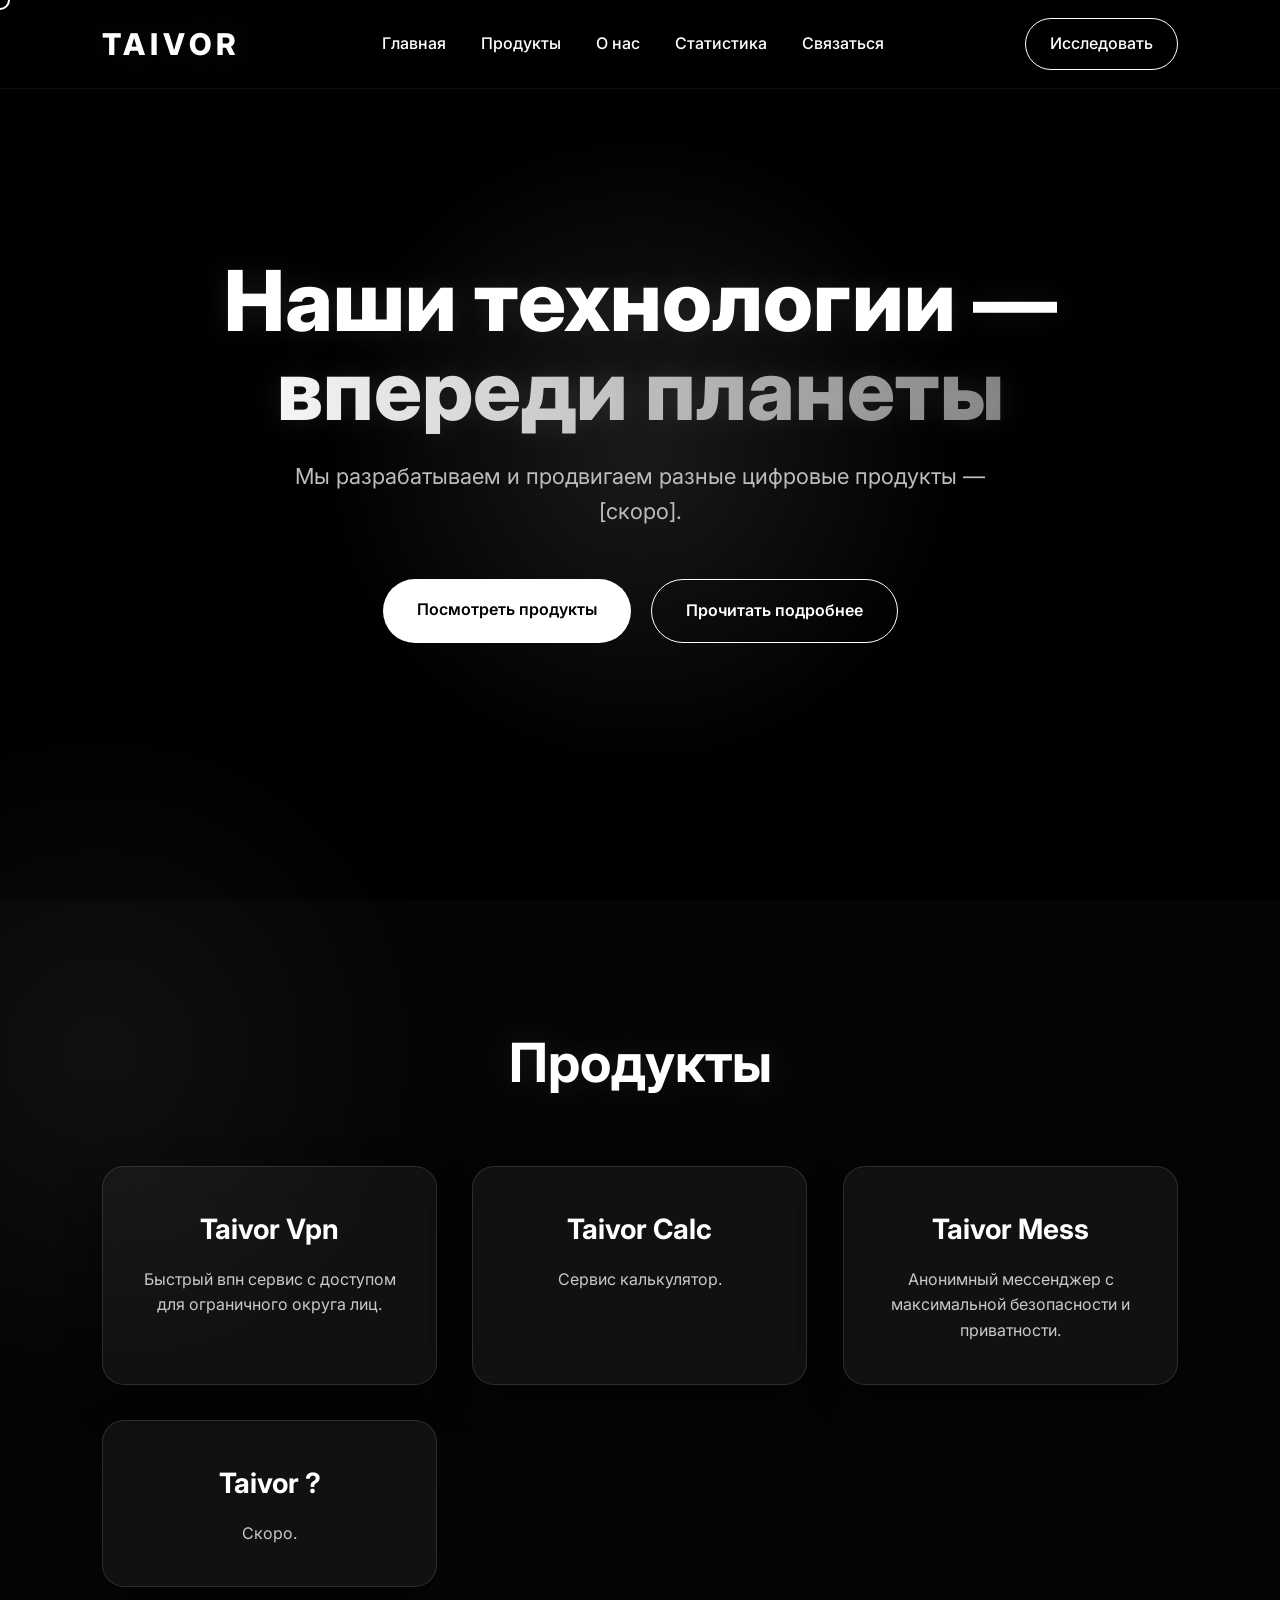
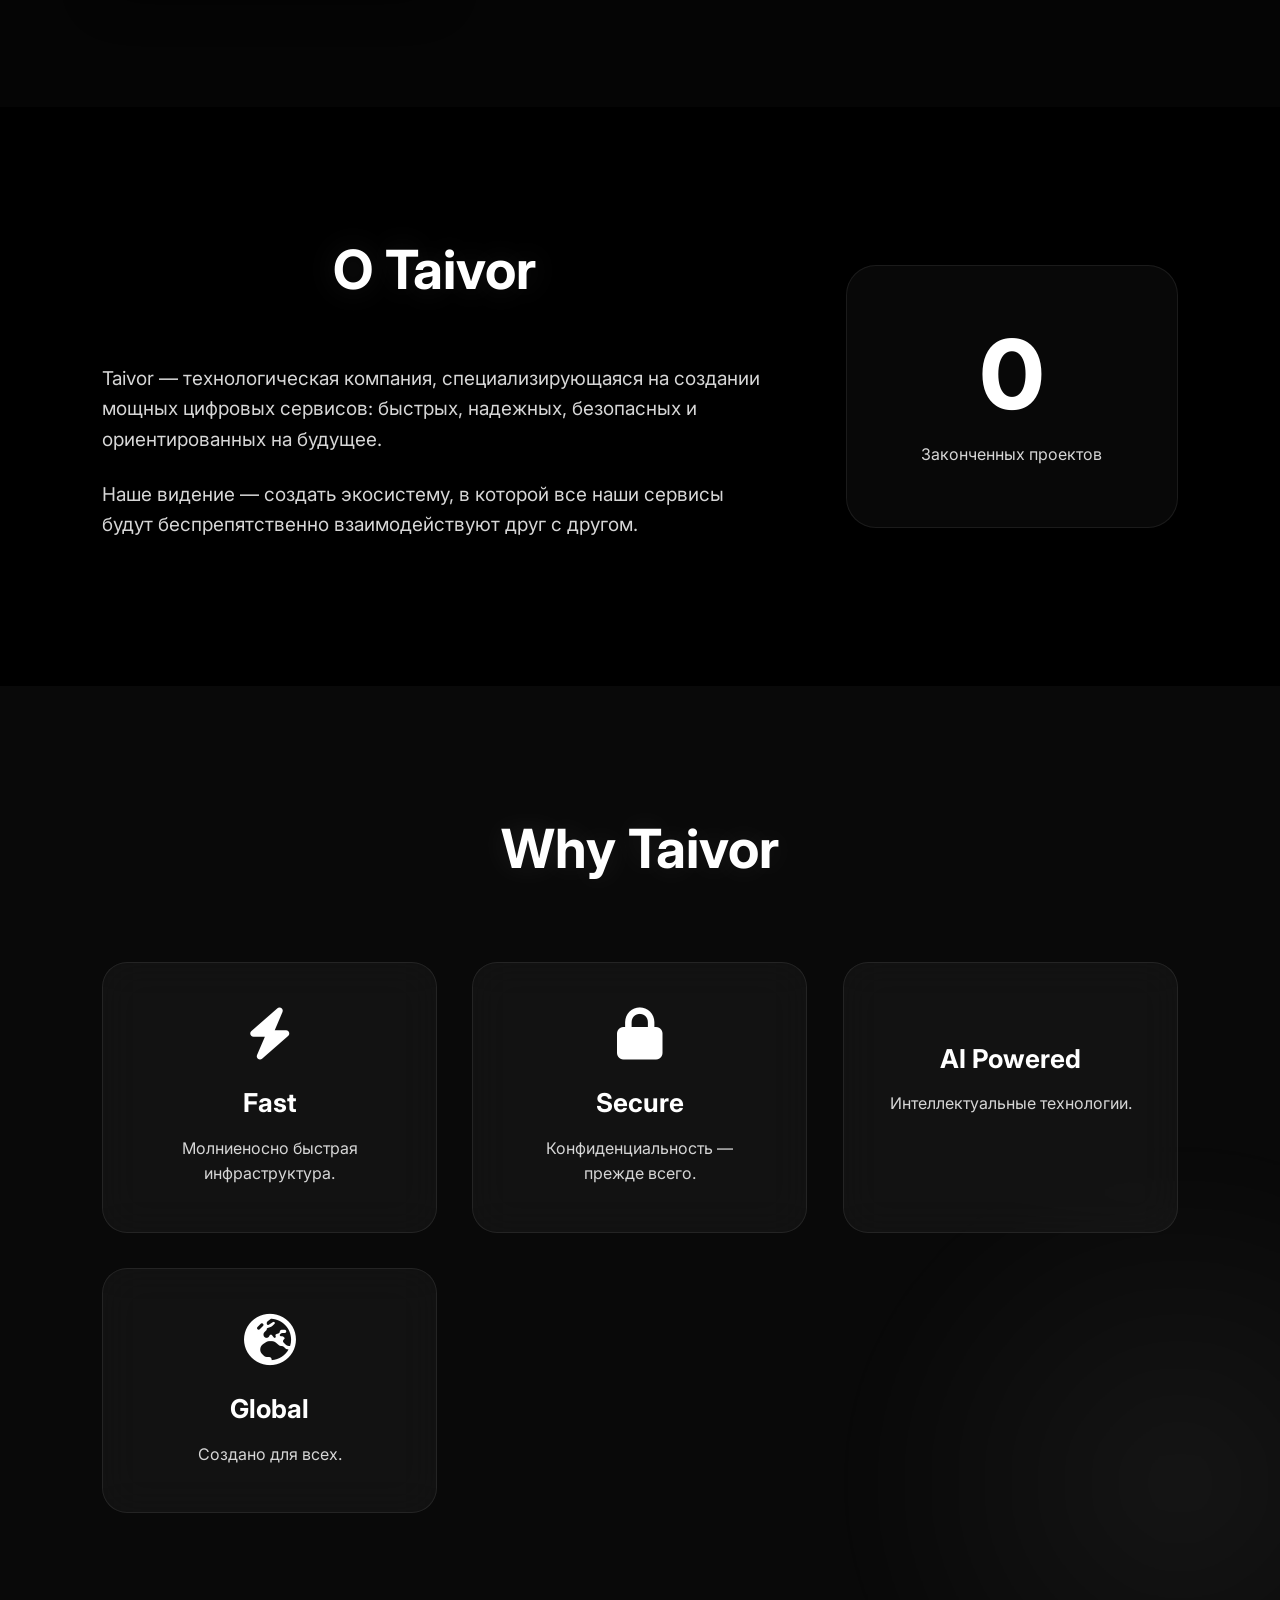
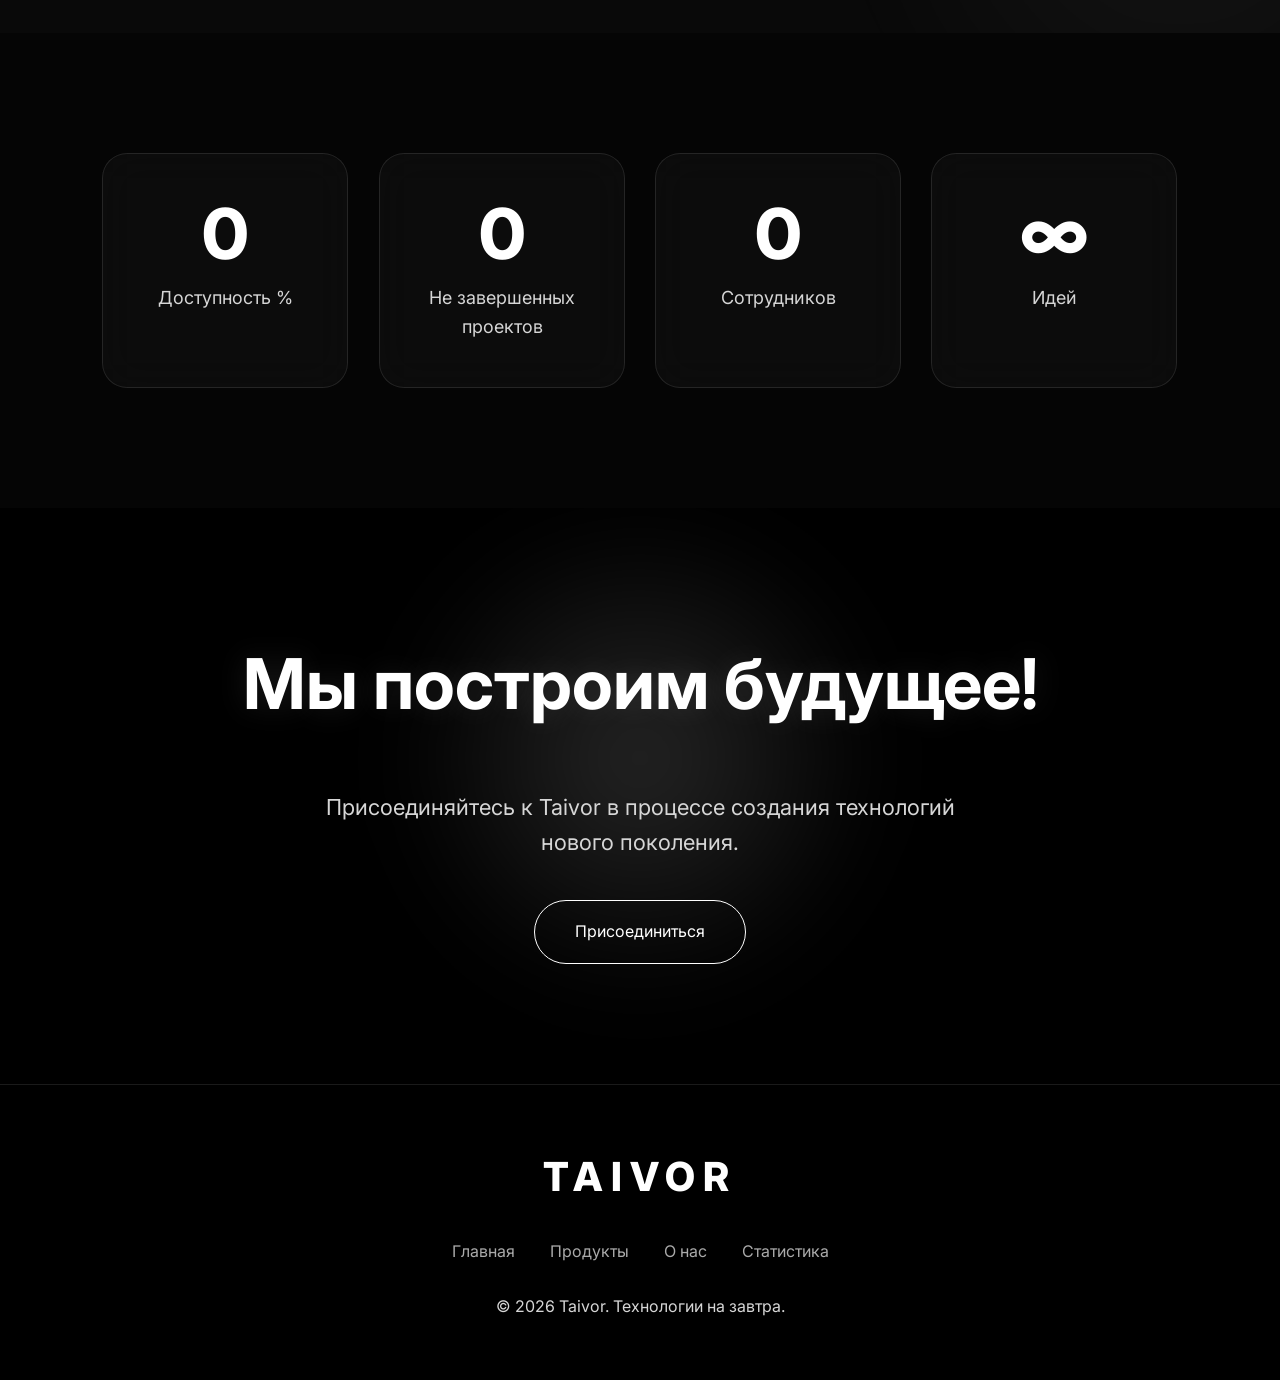
==== index.html @ 6f3d7ec4 "index.html" ====
<!DOCTYPE html>
<html lang="ru">
<head>

<meta charset="UTF-8">
<meta name="viewport" content="width=device-width, initial-scale=1.0">

<title>Taivor — технологии на завтра</title>
<link rel="icon" type="image/jpeg" href="/favicon.jpg">

<meta name="description" content="Taivor строит проекты на завтра.">

<link rel="preconnect" href="https://fonts.googleapis.com">
<link rel="preconnect" href="https://fonts.gstatic.com" crossorigin>

<link href="https://fonts.googleapis.com/css2?family=Inter:wght@300;400;500;600;700;800&display=swap" rel="stylesheet">

<link rel="stylesheet"
href="https://cdnjs.cloudflare.com/ajax/libs/font-awesome/6.7.1/css/all.min.css">

<link rel="stylesheet" href="style.css">

</head>

<body>

<div id="loader">

<div class="loader-logo">

<span>T</span>

</div>

</div>

<div class="cursor"></div>

<header>

<nav>

<div class="logo">

TAIVOR

</div>

<ul>

<li><a href="#hero">Главная</a></li>
<li><a href="#products">Продукты</a></li>
<li><a href="#about">О нас</a></li>
<li><a href="#stats">Статистика</a></li>
<li><a href="#contact">Связаться</a></li>

</ul>

<a class="btn-nav" href="#products">

Исследовать

</a>

</nav>

</header>

<section class="hero" id="hero">

<div class="hero-content">

<h1>

Наши технологии —

<span>впереди планеты</span>

</h1>

<p>

Мы разрабатываем и продвигаем разные цифровые продукты —
[скоро].

</p>

<div class="hero-buttons">

<a href="#products" class="primary">

Посмотреть продукты

</a>

<a href="#about" class="secondary">

Прочитать подробнее

</a>

</div>

</div>

<div class="hero-circle"></div>

</section>

<section class="products" id="products">

<h2>

Продукты

</h2>

<div class="grid">

<div class="card">

<h3>

Taivor Vpn

</h3>

<p>

Быстрый впн сервис с доступом для ограничного округа лиц.

</p>

</div>

<div class="card">

<h3>

Taivor Calc

</h3>

<p>

Сервис калькулятор.

</p>

</div>

<div class="card">

<h3>

Taivor Mess

</h3>

<p>

Анонимный мессенджер с максимальной безопасности и приватности.

</p>

</div>

<div class="card">

<h3>

Taivor ?

</h3>

<p>

Скоро.

</p>

</div>

</div>

</section>

<section class="about" id="about">

<div class="left">

<h2>

О Taivor

</h2>

<p>

Taivor — технологическая компания, специализирующаяся на создании мощных цифровых сервисов: быстрых, надежных, безопасных и ориентированных на будущее.

</p>

<p>

Наше видение — создать экосистему, в которой все наши сервисы будут
беспрепятственно взаимодействуют друг с другом.

</p>

</div>

<div class="right">

<div class="number">

0

</div>

<p>

Законченных проектов

</p>

</div>

</section>

<section class="features">

<h2>

Why Taivor

</h2>

<div class="feature-grid">

<div>

<i class="fa-solid fa-bolt"></i>

<h3>

Fast

</h3>

<p>

Молниеносно быстрая инфраструктура.

</p>

</div>

<div>

<i class="fa-solid fa-lock"></i>

<h3>

Secure

</h3>

<p>

Конфиденциальность — прежде всего.

</p>

</div>

<div>

<i class="fa-solid fa-cpu"></i>

<h3>

AI Powered

</h3>

<p>

Интеллектуальные технологии.

</p>

</div>

<div>

<i class="fa-solid fa-earth-europe"></i>

<h3>

Global

</h3>

<p>

Создано для всех.

</p>

</div>

</div>

</section>

<section class="stats" id="stats">

<div>

<h3 class="counter" data-target="0">

0

</h3>

<p>

Доступность %

</p>

</div>

<div>

<h3 class="counter" data-target="0">

0

</h3>

<p>

Не завершенных проектов

</p>

</div>

<div>

<h3 class="counter" data-target="0">

0

</h3>

<p>

Сотрудников

</p>

</div>

<div>

<h3>

∞

</h3>

<p>

Идей

</p>

</div>

</section>

<section class="contact" id="contact">

<h2>

Мы построим будущее!

</h2>

<p>

Присоединяйтесь к Taivor в процессе создания технологий нового поколения.

</p>

<a href="#hero">

Присоединиться

</a>

</section>

<footer>

<div class="footer-logo">

TAIVOR

</div>

<div class="footer-links">

<a href="#hero">Главная</a>

<a href="#products">Продукты</a>

<a href="#about">О нас</a>

<a href="#stats">Статистика</a>

</div>

<p>

© 2026 Taivor.

Технологии на завтра.

</p>

</footer>

<script src="script.js"></script>

</body>
</html>
---- style.css ----
/* ==========================================================
   TAIWOR
   STYLE.CSS
   PART 1
========================================================== */

:root{

--bg:#000;
--bg2:#111;
--bg3:#181818;

--text:#ffffff;
--text2:#d6d6d6;

--border:rgba(255,255,255,.12);

--radius:22px;

--transition:.35s cubic-bezier(.2,.8,.2,1);

--shadow:
0 15px 40px rgba(0,0,0,.45);

--glass:
rgba(255,255,255,.05);

}

*{

margin:0;
padding:0;
box-sizing:border-box;

}

html{

scroll-behavior:smooth;

}

body{

font-family:'Inter',sans-serif;

background:var(--bg);

color:var(--text);

overflow-x:hidden;

line-height:1.6;

}

/* Scrollbar */

::-webkit-scrollbar{

width:10px;

}

::-webkit-scrollbar-track{

background:#000;

}

::-webkit-scrollbar-thumb{

background:#444;
border-radius:50px;

}

::-webkit-scrollbar-thumb:hover{

background:#fff;

}

/* Selection */

::selection{

background:white;
color:black;

}

/* Loader */

#loader{

position:fixed;

inset:0;

background:black;

display:flex;

justify-content:center;

align-items:center;

z-index:99999;

transition:1s;

}

.loader-logo{

width:90px;
height:90px;

border:2px solid white;

border-radius:50%;

display:flex;

justify-content:center;

align-items:center;

font-size:40px;

font-weight:800;

animation:pulse 2s infinite;

}

/* Cursor */

.cursor{

width:20px;

height:20px;

border:2px solid white;

border-radius:50%;

position:fixed;

pointer-events:none;

transform:translate(-50%,-50%);

transition:
transform .15s,
width .2s,
height .2s,
background .2s;

z-index:9999;

}

/* Header */

header{

position:fixed;

top:0;
left:0;

width:100%;

padding:18px 8%;

background:rgba(0,0,0,.55);

backdrop-filter:blur(18px);

z-index:500;

border-bottom:1px solid rgba(255,255,255,.06);

}

nav{

display:flex;

justify-content:space-between;

align-items:center;

}

.logo{

font-size:30px;

font-weight:800;

letter-spacing:5px;

cursor:pointer;

transition:.4s;

}

.logo:hover{

letter-spacing:9px;

}

nav ul{

display:flex;

gap:35px;

list-style:none;

}

nav a{

color:white;

text-decoration:none;

font-weight:500;

transition:.3s;

position:relative;

}

nav a::after{

content:"";

position:absolute;

left:0;
bottom:-6px;

width:0;

height:2px;

background:white;

transition:.3s;

}

nav a:hover::after{

width:100%;

}

.btn-nav{

padding:12px 24px;

border:1px solid white;

border-radius:100px;

transition:.3s;

}

.btn-nav:hover{

background:white;

color:black;

}

/* HERO */

.hero{

min-height:100vh;

display:flex;

align-items:center;

justify-content:center;

text-align:center;

position:relative;

padding:0 10%;

overflow:hidden;

}

.hero-content{

max-width:900px;

z-index:3;

}

.hero h1{

font-size:84px;

font-weight:800;

line-height:1.05;

margin-bottom:25px;

}

.hero h1 span{

display:block;

color:#d9d9d9;

}

.hero p{

font-size:22px;

color:#bdbdbd;

max-width:760px;

margin:auto;

}

.hero-buttons{

margin-top:50px;

display:flex;

justify-content:center;

gap:20px;

flex-wrap:wrap;

}

.hero-buttons a{

padding:18px 34px;

border-radius:100px;

text-decoration:none;

font-weight:600;

transition:var(--transition);

}

.primary{

background:white;

color:black;

}

.primary:hover{

transform:translateY(-6px);

box-shadow:0 10px 30px rgba(255,255,255,.25);

}

.secondary{

border:1px solid white;

color:white;

}

.secondary:hover{

background:white;

color:black;

}

.hero-circle{

position:absolute;

width:650px;

height:650px;

border-radius:50%;

background:
radial-gradient(circle,
rgba(255,255,255,.10),
transparent 70%);

filter:blur(10px);

animation:float 10s infinite ease-in-out;

}

/* Общие секции */

section{

padding:120px 8%;

}

h2{

font-size:54px;

margin-bottom:50px;

font-weight:700;

text-align:center;

}

p{

color:var(--text2);

}

/* Стеклянные карточки */

.card{

background:var(--glass);

border:1px solid var(--border);

backdrop-filter:blur(16px);

border-radius:var(--radius);

box-shadow:var(--shadow);

transition:var(--transition);

}

/* ==========================================================
   PRODUCTS
========================================================== */

.products{

background:#050505;

position:relative;

}

.products .grid{

display:grid;

grid-template-columns:repeat(auto-fit,minmax(280px,1fr));

gap:35px;

margin-top:60px;

}

.products .card{

padding:40px;

text-align:center;

overflow:hidden;

position:relative;

cursor:pointer;

}

.products .card::before{

content:"";

position:absolute;

top:-120px;
left:-120px;

width:240px;
height:240px;

background:radial-gradient(circle,
rgba(255,255,255,.18),
transparent 70%);

transition:.6s;

opacity:0;

}

.products .card:hover::before{

opacity:1;

transform:scale(2);

}

.products .card:hover{

transform:translateY(-12px);

border-color:white;

box-shadow:
0 0 30px rgba(255,255,255,.12),
0 20px 50px rgba(0,0,0,.5);

}

.products .card i{

font-size:56px;

margin-bottom:25px;

transition:.4s;

}

.products .card:hover i{

transform:scale(1.2) rotate(-5deg);

}

.products .card h3{

font-size:28px;

margin-bottom:15px;

}

.products .card p{

font-size:16px;

color:#c9c9c9;

}

/* ==========================================================
   ABOUT
========================================================== */

.about{

display:grid;

grid-template-columns:2fr 1fr;

gap:80px;

align-items:center;

}

.about .left p{

font-size:19px;

margin-bottom:25px;

}

.about .right{

display:flex;

flex-direction:column;

justify-content:center;

align-items:center;

padding:60px;

border:1px solid rgba(255,255,255,.08);

border-radius:30px;

background:rgba(255,255,255,.03);

backdrop-filter:blur(18px);

transition:.4s;

}

.about .right:hover{

transform:translateY(-10px);

border-color:white;

}

.number{

font-size:96px;

font-weight:800;

line-height:1;

margin-bottom:20px;

}

/* ==========================================================
   FEATURES
========================================================== */

.features{

background:#090909;

}

.feature-grid{

display:grid;

grid-template-columns:repeat(auto-fit,minmax(250px,1fr));

gap:35px;

margin-top:70px;

}

.feature-grid div{

padding:45px;

border-radius:25px;

background:rgba(255,255,255,.04);

border:1px solid rgba(255,255,255,.08);

transition:.4s;

text-align:center;

position:relative;

overflow:hidden;

}

.feature-grid div::after{

content:"";

position:absolute;

left:0;

bottom:0;

width:100%;

height:3px;

background:white;

transform:scaleX(0);

transform-origin:left;

transition:.4s;

}

.feature-grid div:hover::after{

transform:scaleX(1);

}

.feature-grid div:hover{

transform:translateY(-10px);

background:rgba(255,255,255,.06);

}

.feature-grid i{

font-size:52px;

margin-bottom:22px;

transition:.3s;

}

.feature-grid div:hover i{

transform:rotate(-8deg) scale(1.15);

}

.feature-grid h3{

font-size:26px;

margin-bottom:12px;

}

.feature-grid p{

font-size:16px;

}

/* ==========================================================
   BACKGROUND LIGHTS
========================================================== */

.products::before,
.features::before{

content:"";

position:absolute;

width:700px;

height:700px;

background:
radial-gradient(circle,
rgba(255,255,255,.05),
transparent 70%);

filter:blur(20px);

pointer-events:none;

}

.products::before{

left:-250px;

top:-200px;

}

.features::before{

right:-250px;

bottom:-200px;

}

 /* ==========================================================
    STATS
 ========================================================== */

.stats{

display:grid;

grid-template-columns:repeat(4,1fr);

gap:30px;

background:#050505;

text-align:center;

}


.stats div{

padding:45px 25px;

border:1px solid rgba(255,255,255,.1);

border-radius:25px;

background:rgba(255,255,255,.03);

transition:.4s;

}


.stats div:hover{

transform:translateY(-10px);

background:white;

color:black;

}


.stats h3{

font-size:70px;

font-weight:800;

line-height:1;

margin-bottom:15px;

}


.stats p{

font-size:18px;

}


/* ==========================================================
   CONTACT
========================================================== */


.contact{

text-align:center;

position:relative;

overflow:hidden;

}


.contact::before{

content:"";

position:absolute;

width:500px;

height:500px;

border-radius:50%;

background:
radial-gradient(circle,
rgba(255,255,255,.15),
transparent 70%);

filter:blur(40px);

top:0;

left:50%;

transform:translateX(-50%);

}


.contact h2{

font-size:70px;

position:relative;

}


.contact p{

font-size:22px;

max-width:700px;

margin:0 auto 40px;

position:relative;

}


.contact a{

display:inline-block;

padding:18px 40px;

border:1px solid white;

border-radius:100px;

text-decoration:none;

color:white;

transition:.4s;

position:relative;

}


.contact a:hover{

background:white;

color:black;

transform:translateY(-5px);

}


/* ==========================================================
   FOOTER
 ========================================================== */


footer{

padding:60px 8%;

border-top:1px solid rgba(255,255,255,.1);

background:#000;

text-align:center;

}


.footer-logo{

font-size:40px;

font-weight:800;

letter-spacing:8px;

margin-bottom:30px;

}


.footer-links{

display:flex;

justify-content:center;

gap:35px;

flex-wrap:wrap;

margin-bottom:30px;

}


.footer-links a{

text-decoration:none;

color:#aaa;

transition:.3s;

}


.footer-links a:hover{

color:white;

}


/* ==========================================================
   RESPONSIVE TABLET
 ========================================================== */


@media(max-width:1000px){


.hero h1{

font-size:64px;

}


.about{

grid-template-columns:1fr;

}


.stats{

grid-template-columns:repeat(2,1fr);

}


nav ul{

display:none;

}


.btn-nav{

display:none;

}


}


/* ==========================================================
   RESPONSIVE MOBILE
 ========================================================== */


@media(max-width:600px){


header{

padding:20px 5%;

}


.logo{

font-size:24px;

}


.hero{

padding:0 5%;

}


.hero h1{

font-size:42px;

}


.hero p{

font-size:17px;

}


.hero-buttons{

flex-direction:column;

}


.hero-buttons a{

width:100%;

}


section{

padding:80px 5%;

}


h2{

font-size:38px;

}


.products .grid{

grid-template-columns:1fr;

}


.products .card{

padding:30px 20px;

}


.about .right{

padding:40px 20px;

}


.number{

font-size:70px;

}


.feature-grid{

grid-template-columns:1fr;

}


.stats{

grid-template-columns:1fr;

}


.stats h3{

font-size:55px;

}


.contact h2{

font-size:40px;

}


.contact p{

font-size:17px;

}


.footer-logo{

font-size:30px;

}



}

/* ==========================================================
   ANIMATIONS & EFFECTS
========================================================== */


/* плавное появление */

.fade-in{

opacity:0;

transform:translateY(40px);

transition:1s ease;

}


.fade-in.show{

opacity:1;

transform:translateY(0);

}



/* загрузчик */

#loader.hide{

opacity:0;

visibility:hidden;

}



/* Logo animation */

@keyframes pulse{


0%{

transform:scale(1);

box-shadow:
0 0 0 rgba(255,255,255,0);

}


50%{

transform:scale(1.15);

box-shadow:
0 0 40px rgba(255,255,255,.5);

}


100%{

transform:scale(1);

box-shadow:
0 0 0 rgba(255,255,255,0);

}


}



/* floating background */

@keyframes float{


0%{

transform:
translateY(0)
scale(1);

}


50%{

transform:
translateY(-40px)
scale(1.05);

}


100%{

transform:
translateY(0)
scale(1);

}


}



/* появление сверху */

@keyframes slideDown{


from{

opacity:0;

transform:translateY(-30px);

}


to{

opacity:1;

transform:translateY(0);

}


}



/* появление снизу */

@keyframes slideUp{


from{

opacity:0;

transform:translateY(50px);

}


to{

opacity:1;

transform:translateY(0);

}


}



/* Hero animation */

.hero-content{

animation:
slideUp 1.2s ease forwards;

}



header{

animation:
slideDown .8s ease forwards;

}



/* кнопки */

.primary,
.secondary{

position:relative;

overflow:hidden;

}



.primary::before,
.secondary::before{

content:"";

position:absolute;

top:0;

left:-100%;

width:100%;

height:100%;

background:
linear-gradient(
90deg,
transparent,
rgba(255,255,255,.5),
transparent
);

transition:.5s;

}



.primary:hover::before,
.secondary:hover::before{

left:100%;

}



/* карточка эффект */

.card,
.feature-grid div,
.stats div{

will-change:transform;

}



/* свечение при наведении */

.card:hover,
.feature-grid div:hover{

box-shadow:

0 0 30px rgba(255,255,255,.12),
0 25px 60px rgba(0,0,0,.8);

}



/* текстовый эффект */


.hero h1 span{

background:

linear-gradient(
90deg,
#fff,
#777,
#fff
);

background-size:200%;

-webkit-background-clip:text;

color:transparent;

animation:

shine 5s linear infinite;

}


@keyframes shine{


0%{

background-position:0%;

}


100%{

background-position:200%;

}


}



/* курсор */

.cursor.active{

width:55px;

height:55px;

background:white;

mix-blend-mode:difference;

border:none;

}



/* скрытие курсора на телефонах */

@media(max-width:700px){

.cursor{

display:none;

}

}



/* эффект появления секций */

section{

animation:

sectionFade linear both;

animation-timeline:view();

animation-range:entry 10% cover 30%;

}



@keyframes sectionFade{


from{

opacity:0;

transform:translateY(60px);

}


to{

opacity:1;

transform:translateY(0);

}


}



/* плавная тень */

.logo,
h1,
h2{

text-shadow:

0 0 30px rgba(255,255,255,.1);

}



/* улучшение стекла */

.card,
.feature-grid div,
.about .right,
.stats div{

backdrop-filter:

blur(20px);

}



/* маленькие экраны */

@media(max-width:400px){


.hero h1{

font-size:36px;

}


.contact h2{

font-size:34px;

}


}
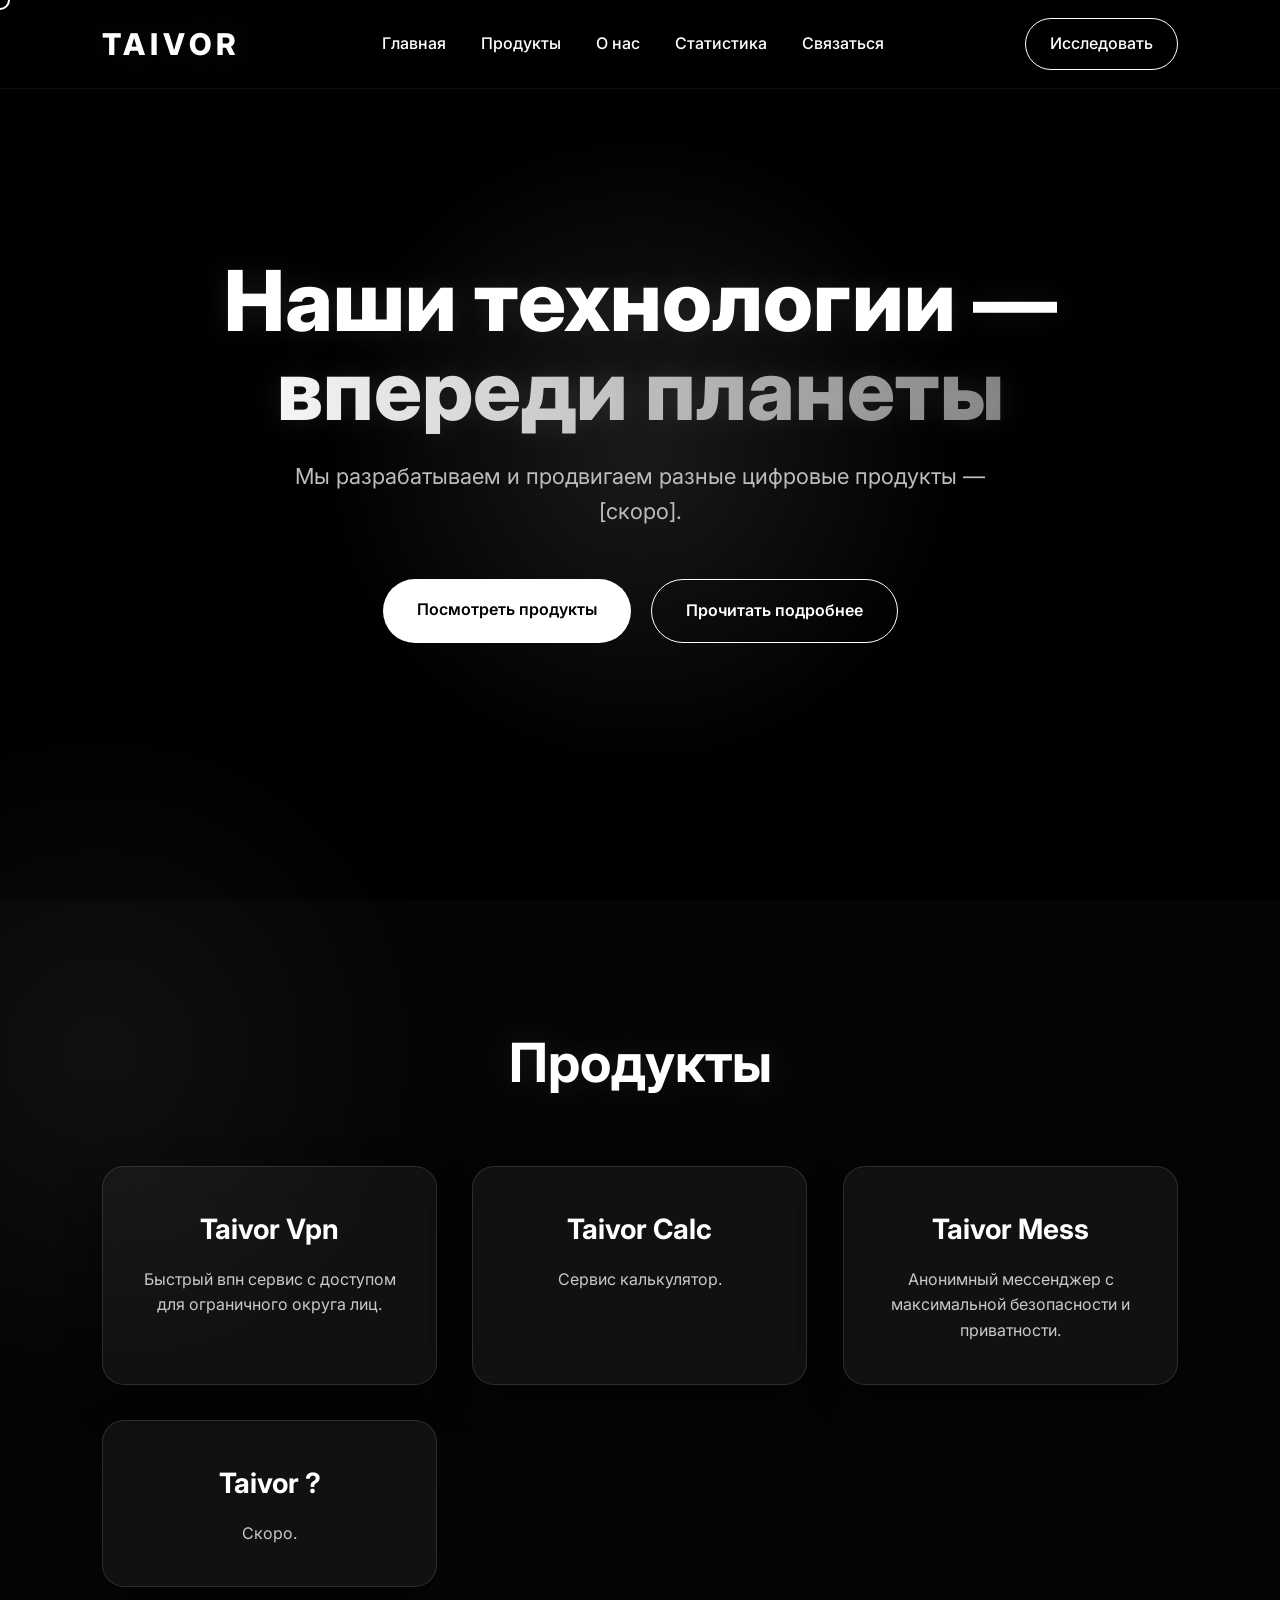
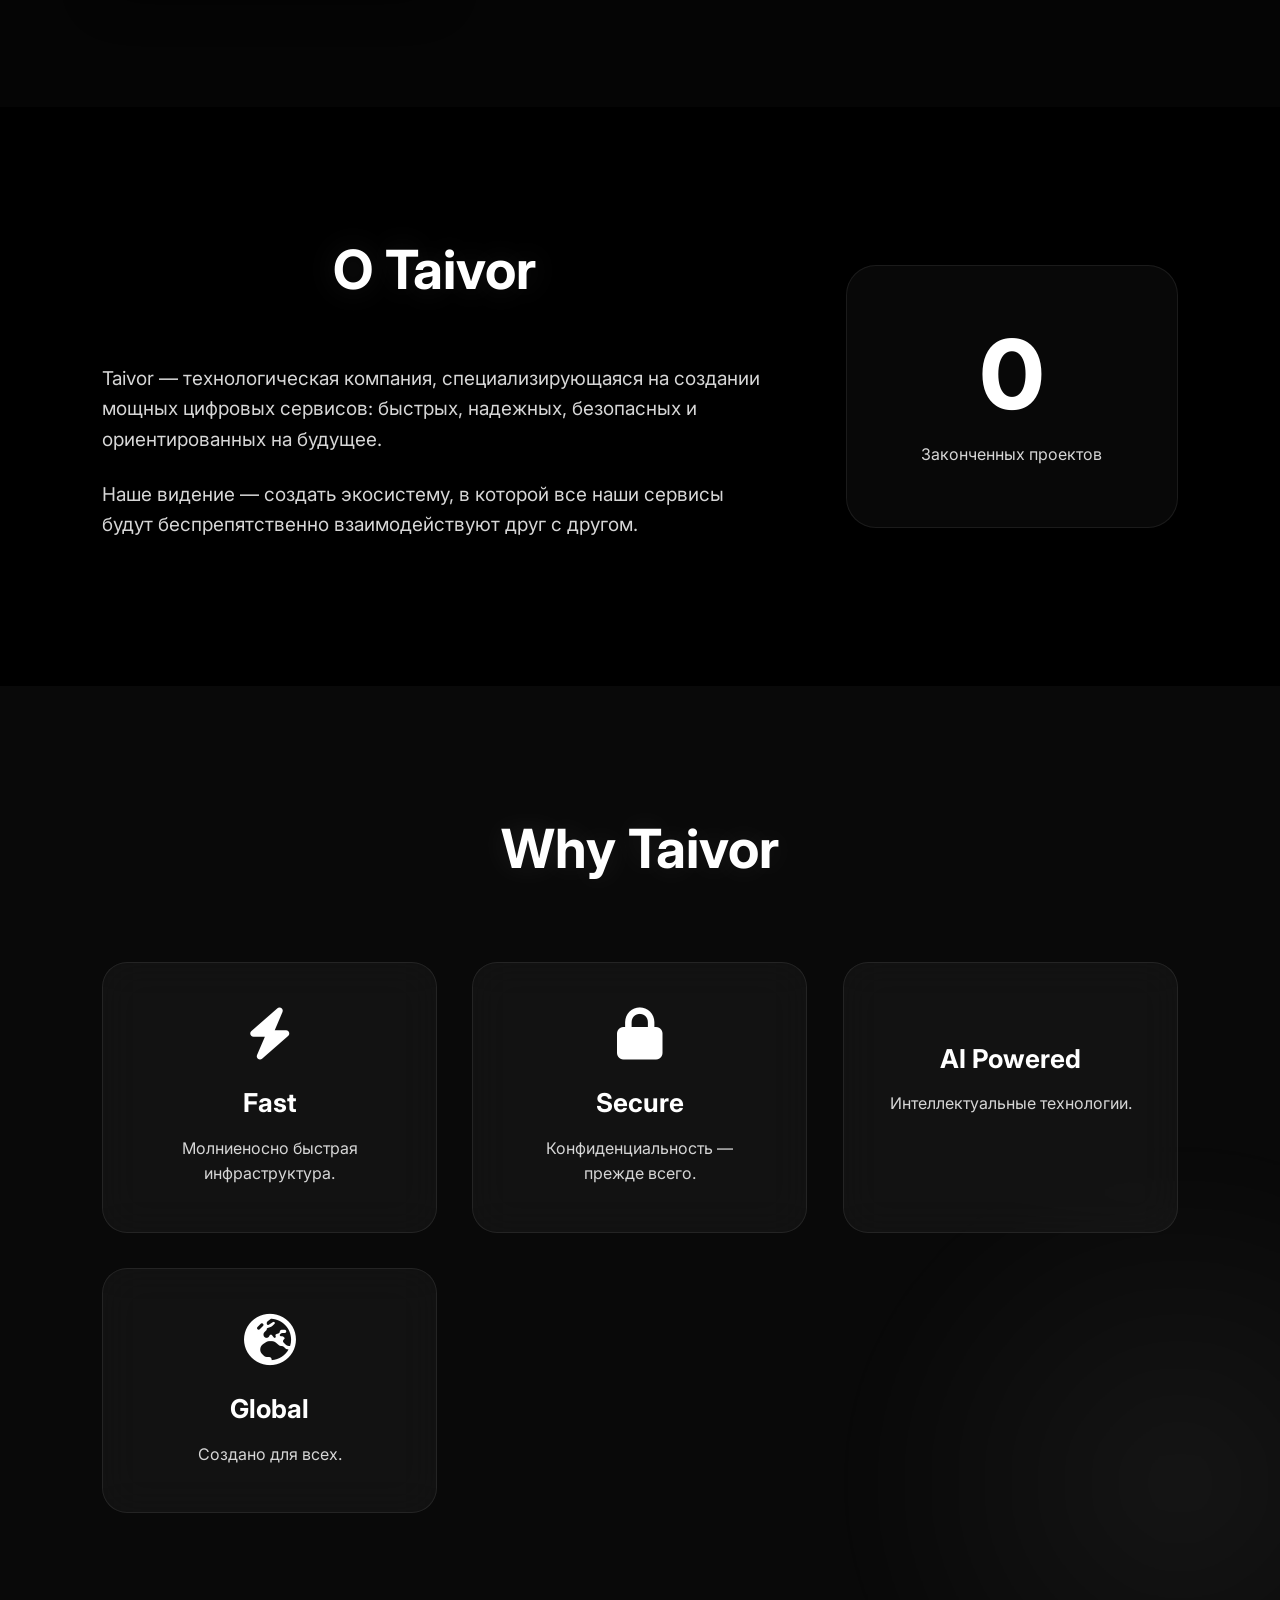
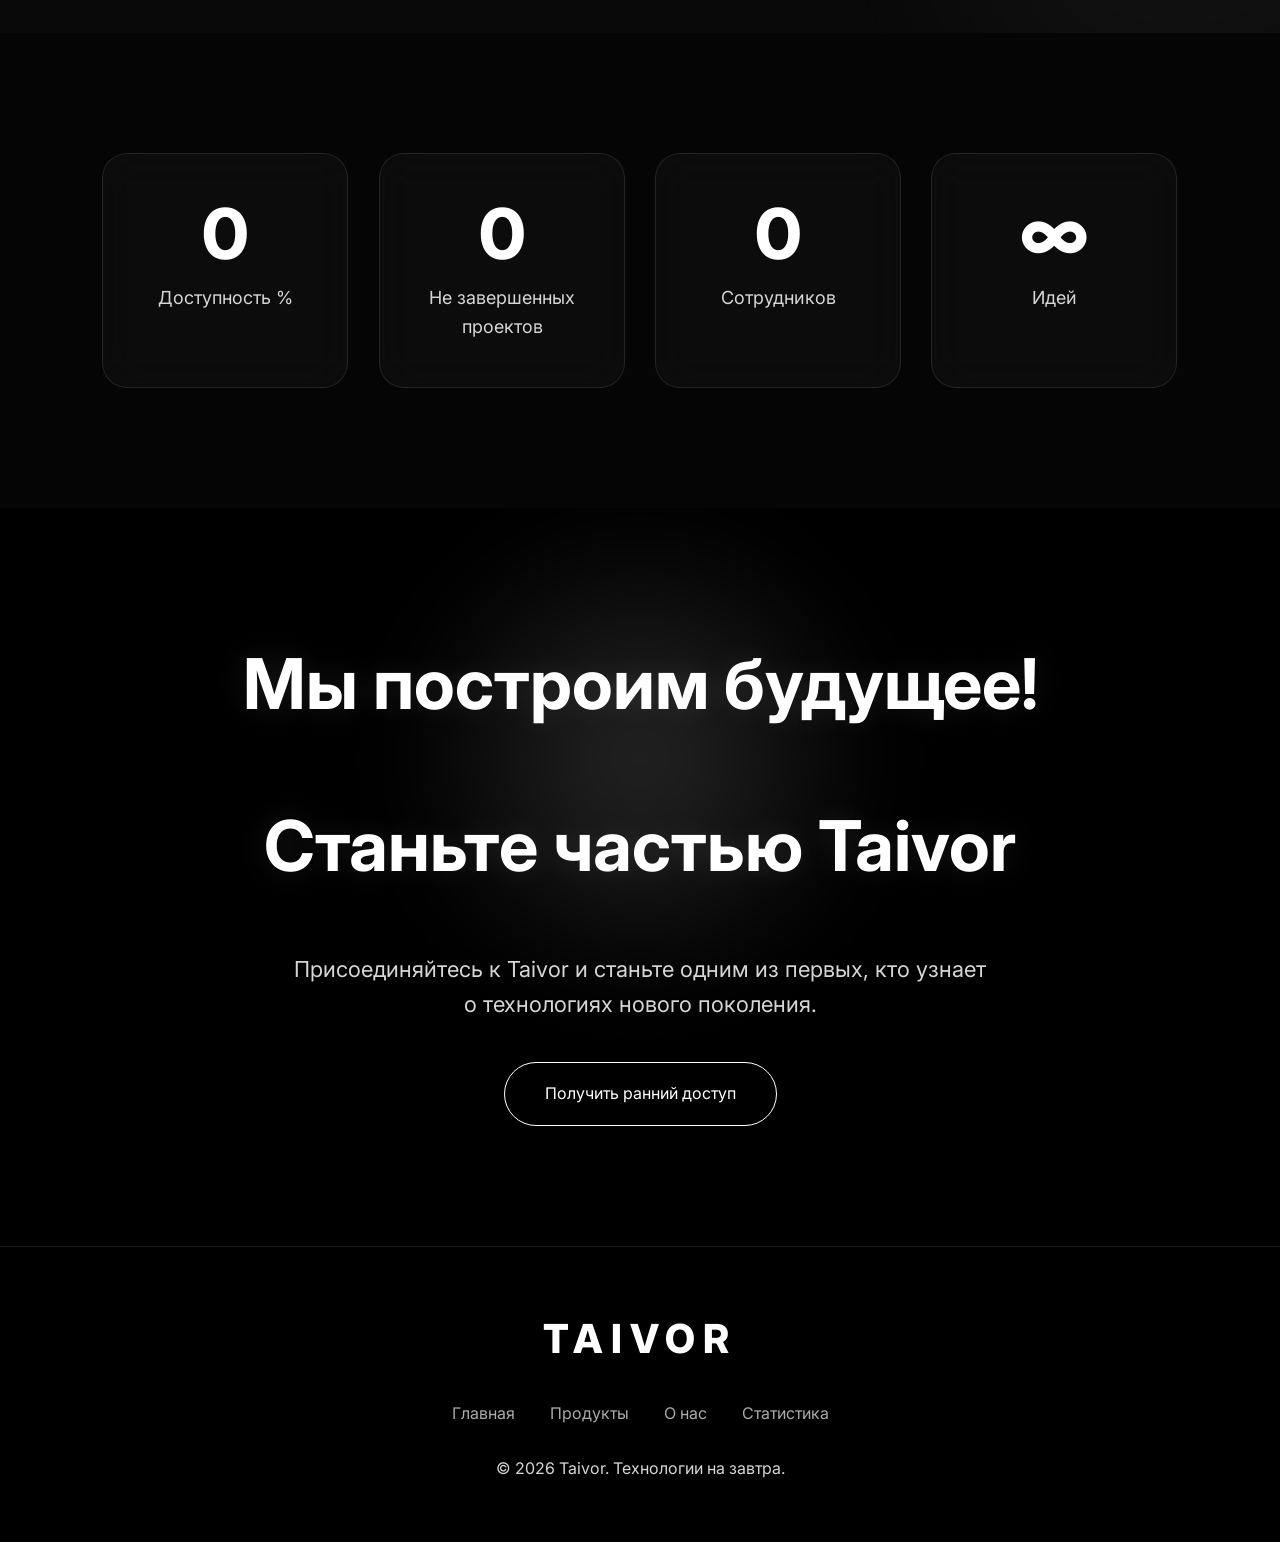
==== commit 0d284f6a: "index.html" ====
--- a/index.html
+++ b/index.html
@@ -388,17 +388,20 @@
 
 Мы построим будущее!
 
+<h2>
+  
+Станьте частью Taivor
+  
 </h2>
 
 <p>
-
-Присоединяйтесь к Taivor в процессе создания технологий нового поколения.
-
-</p>
-
-<a href="#hero">
-
-Присоединиться
+Присоединяйтесь к Taivor и станьте одним из первых,
+кто узнает о технологиях нового поколения.
+</p>
+
+<a href="https://docs.google.com/forms/d/e/1FAIpQLSci65zPR6CsghXytkPbCcTsSwrAiqoa2z1vXW1qvLRQZ8IHGQ/viewform?usp=dialog" target="_blank">
+
+Получить ранний доступ
 
 </a>
 
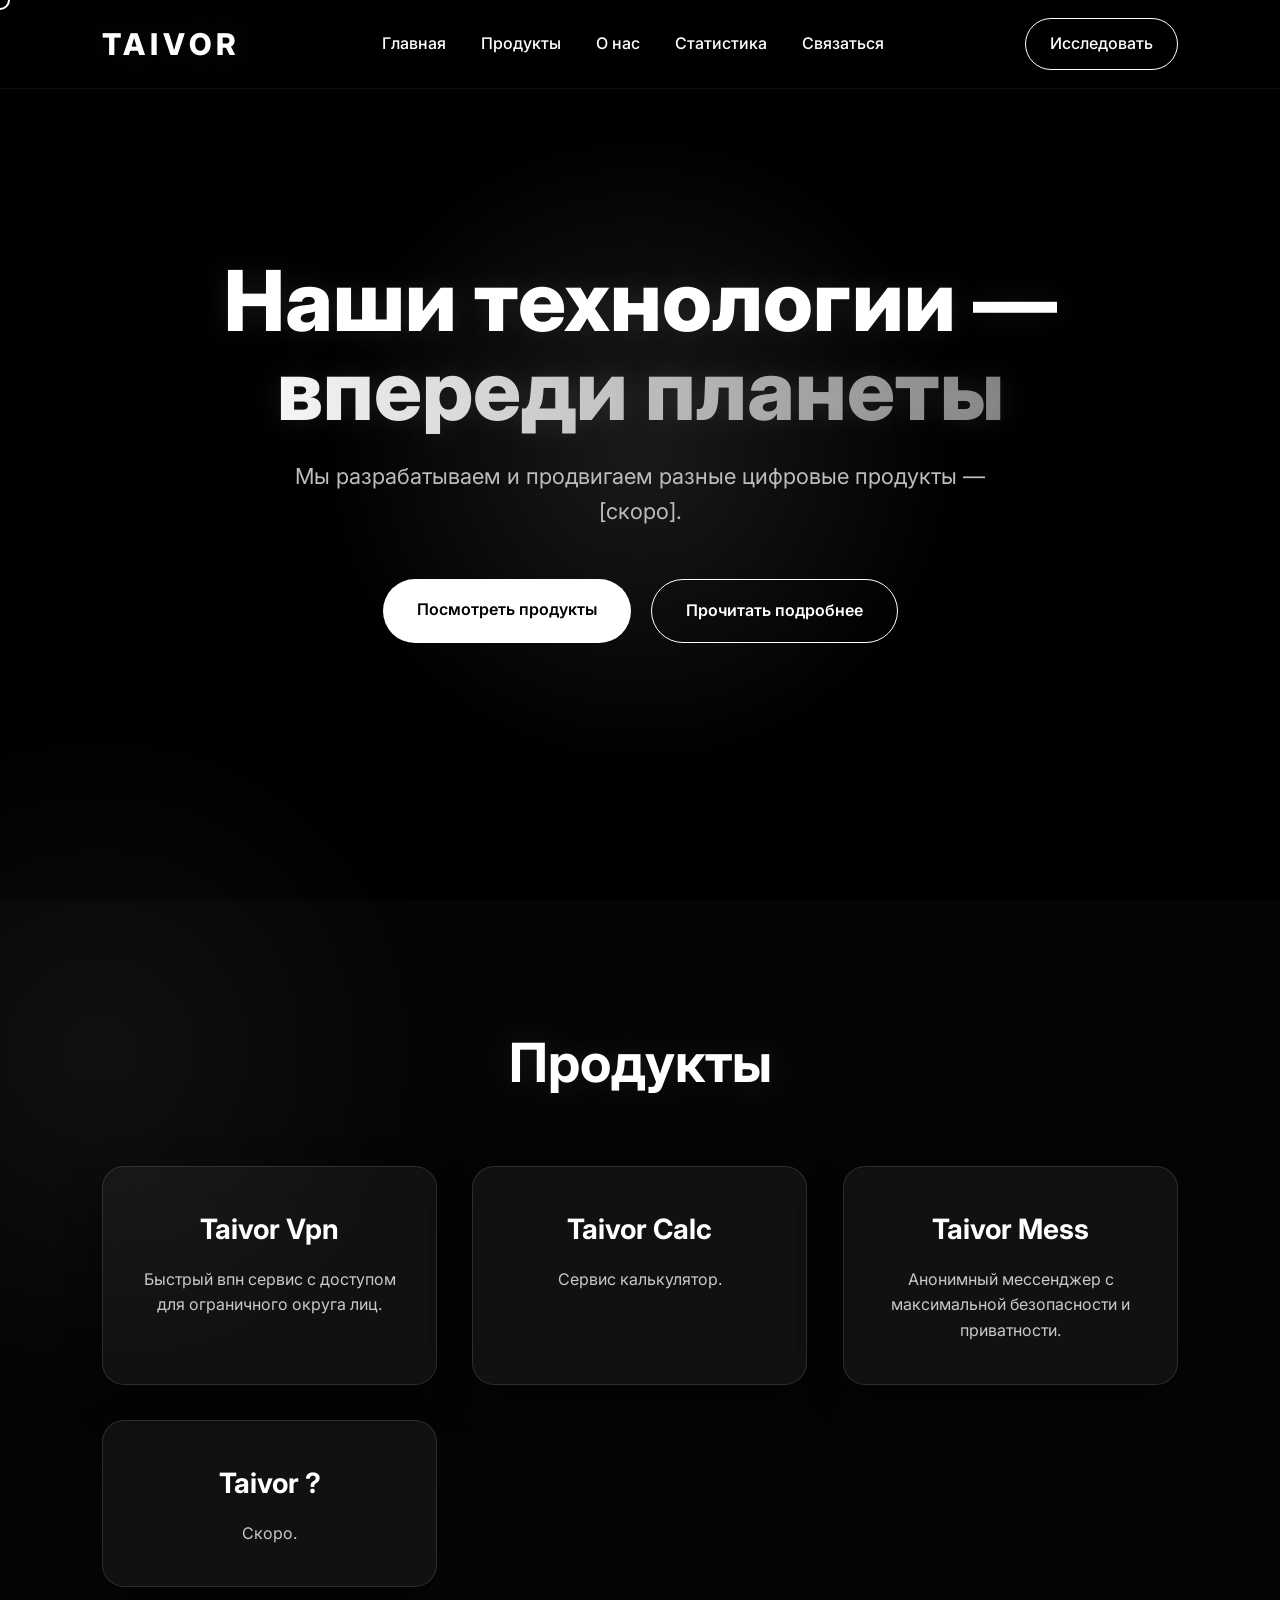
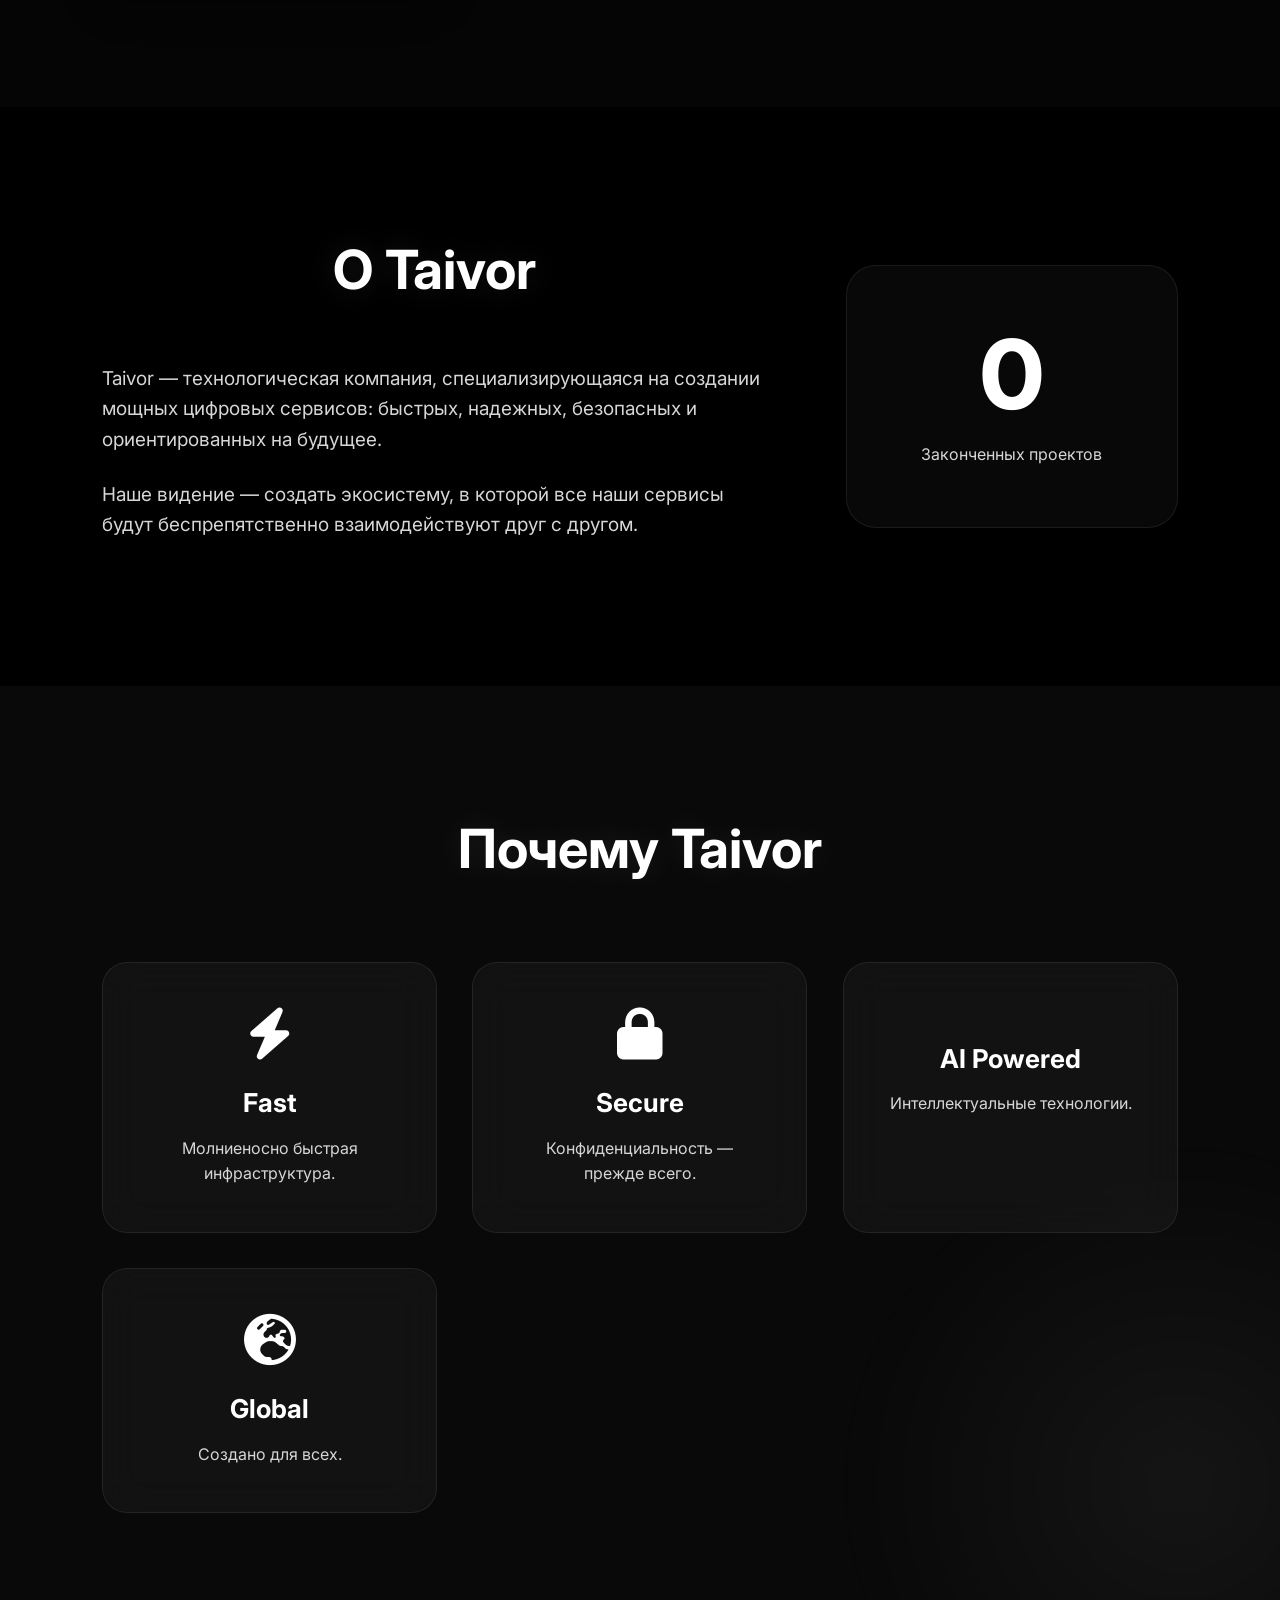
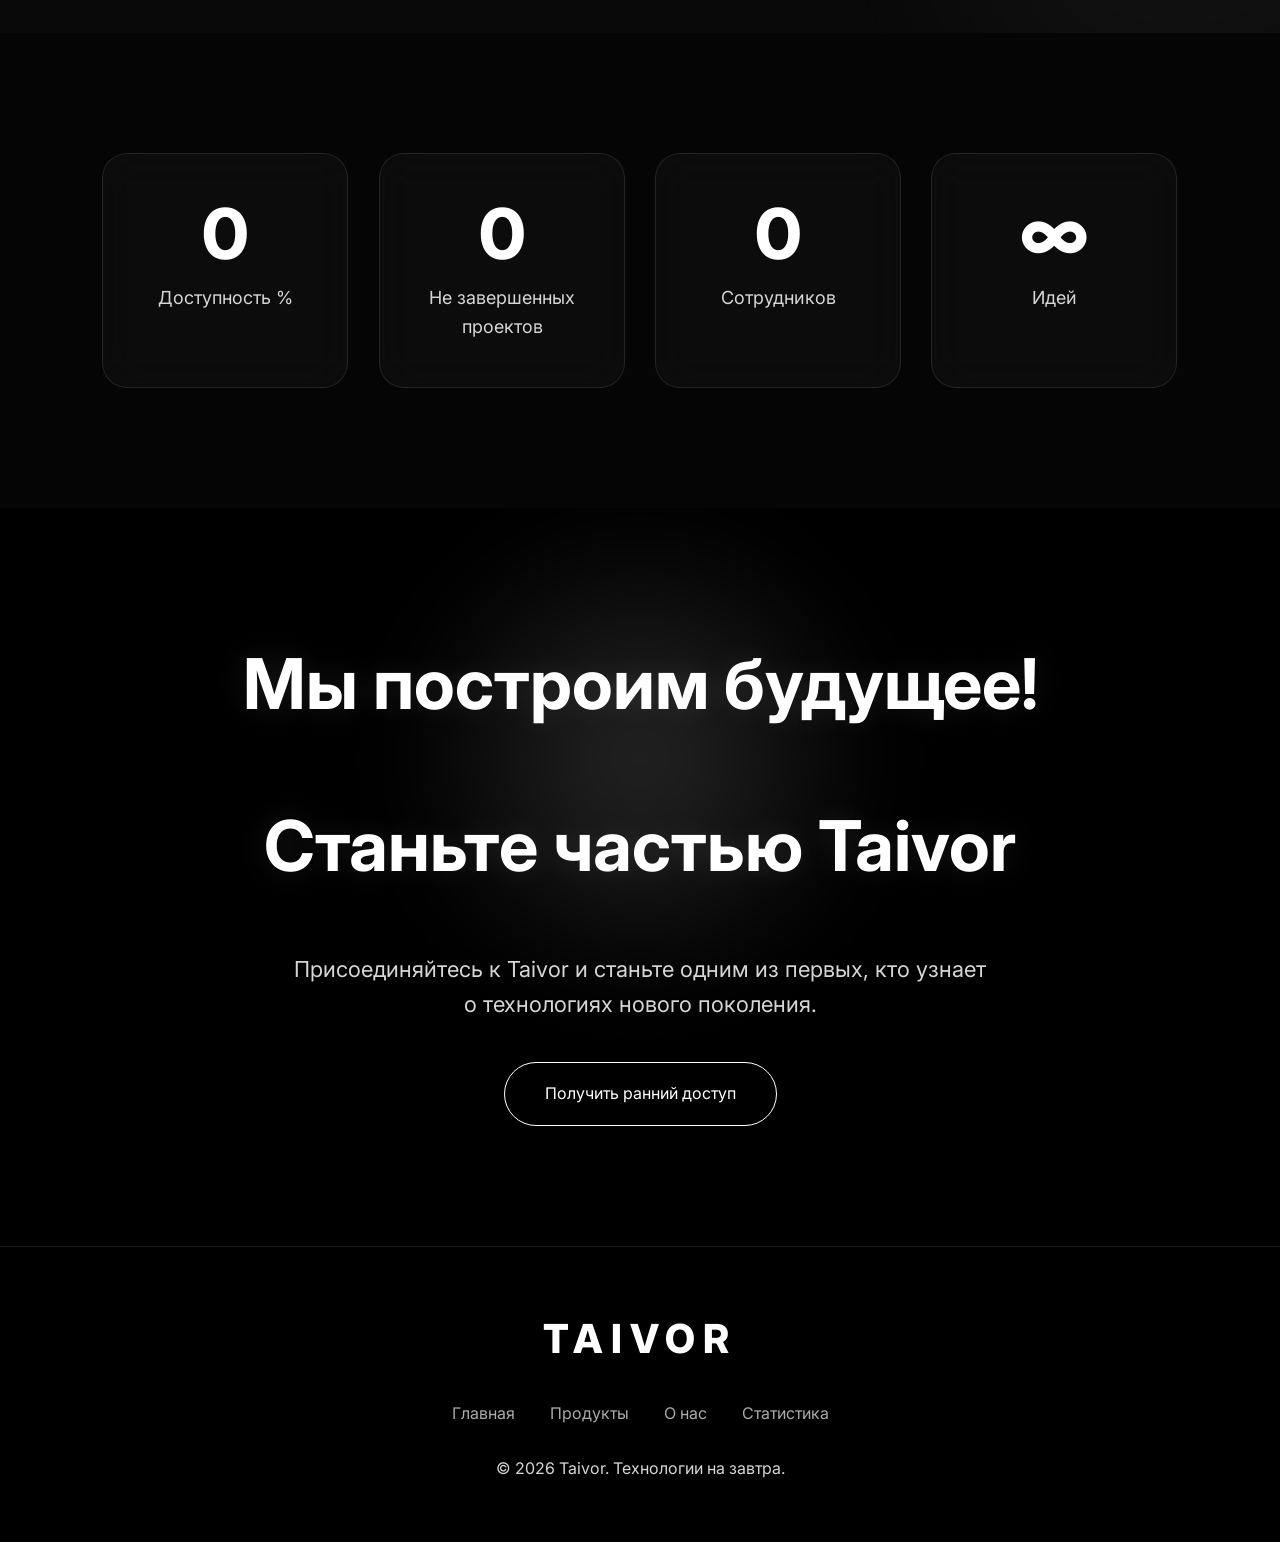
==== commit 050c8ffe: "index.html" ====
--- a/index.html
+++ b/index.html
@@ -232,7 +232,7 @@
 
 <h2>
 
-Why Taivor
+Почему Taivor
 
 </h2>
 
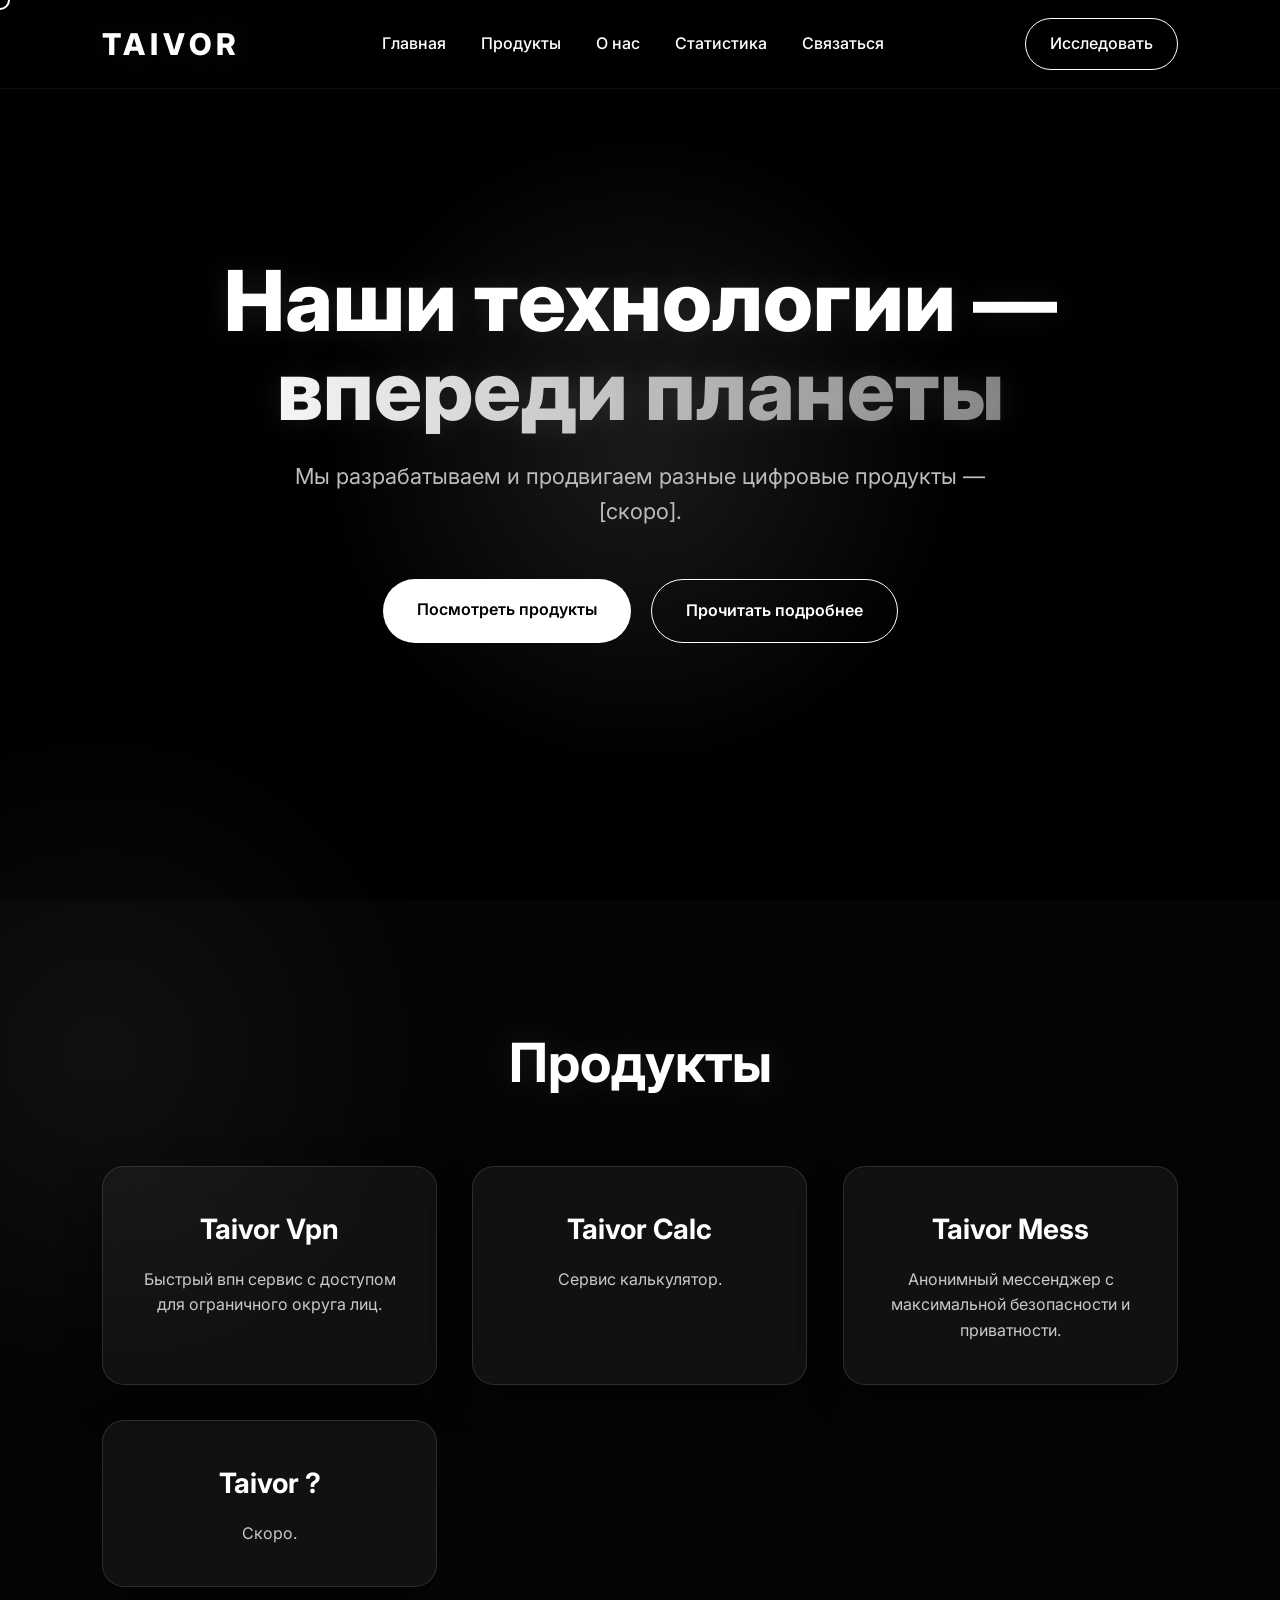
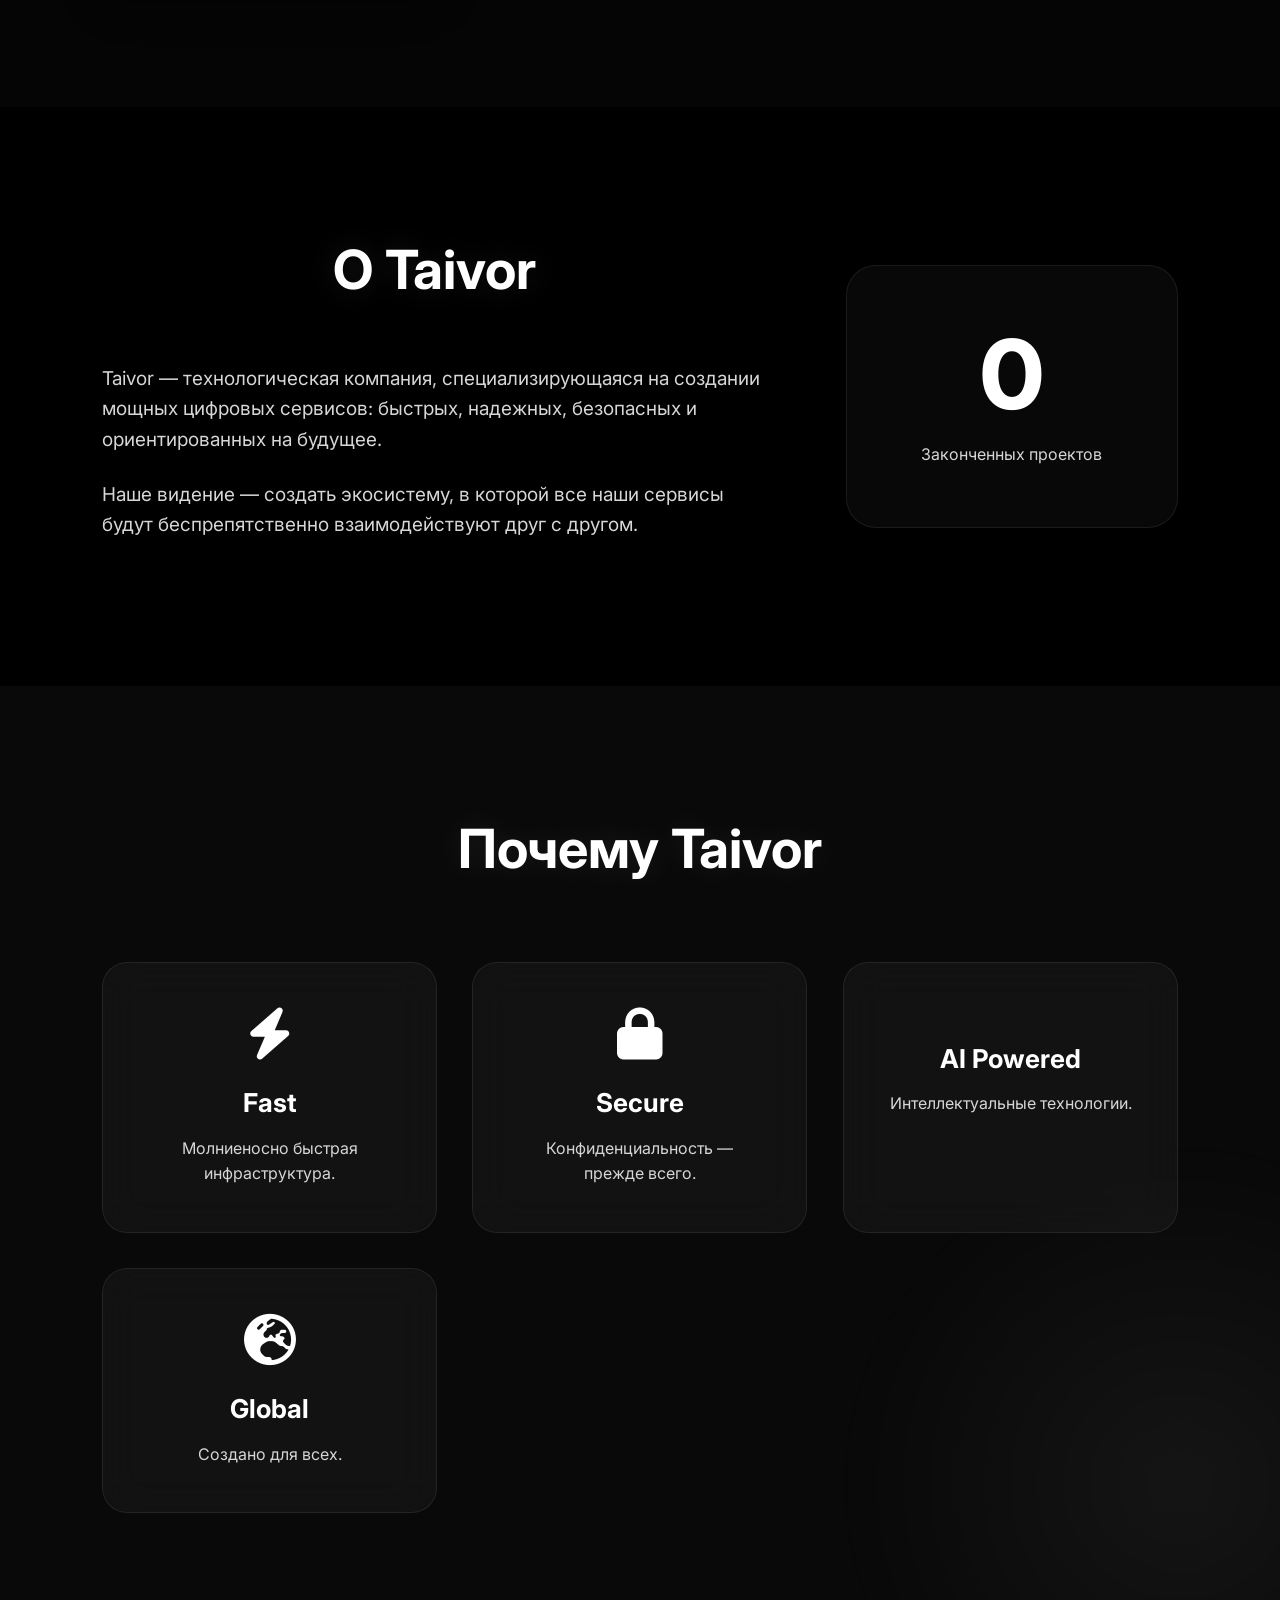
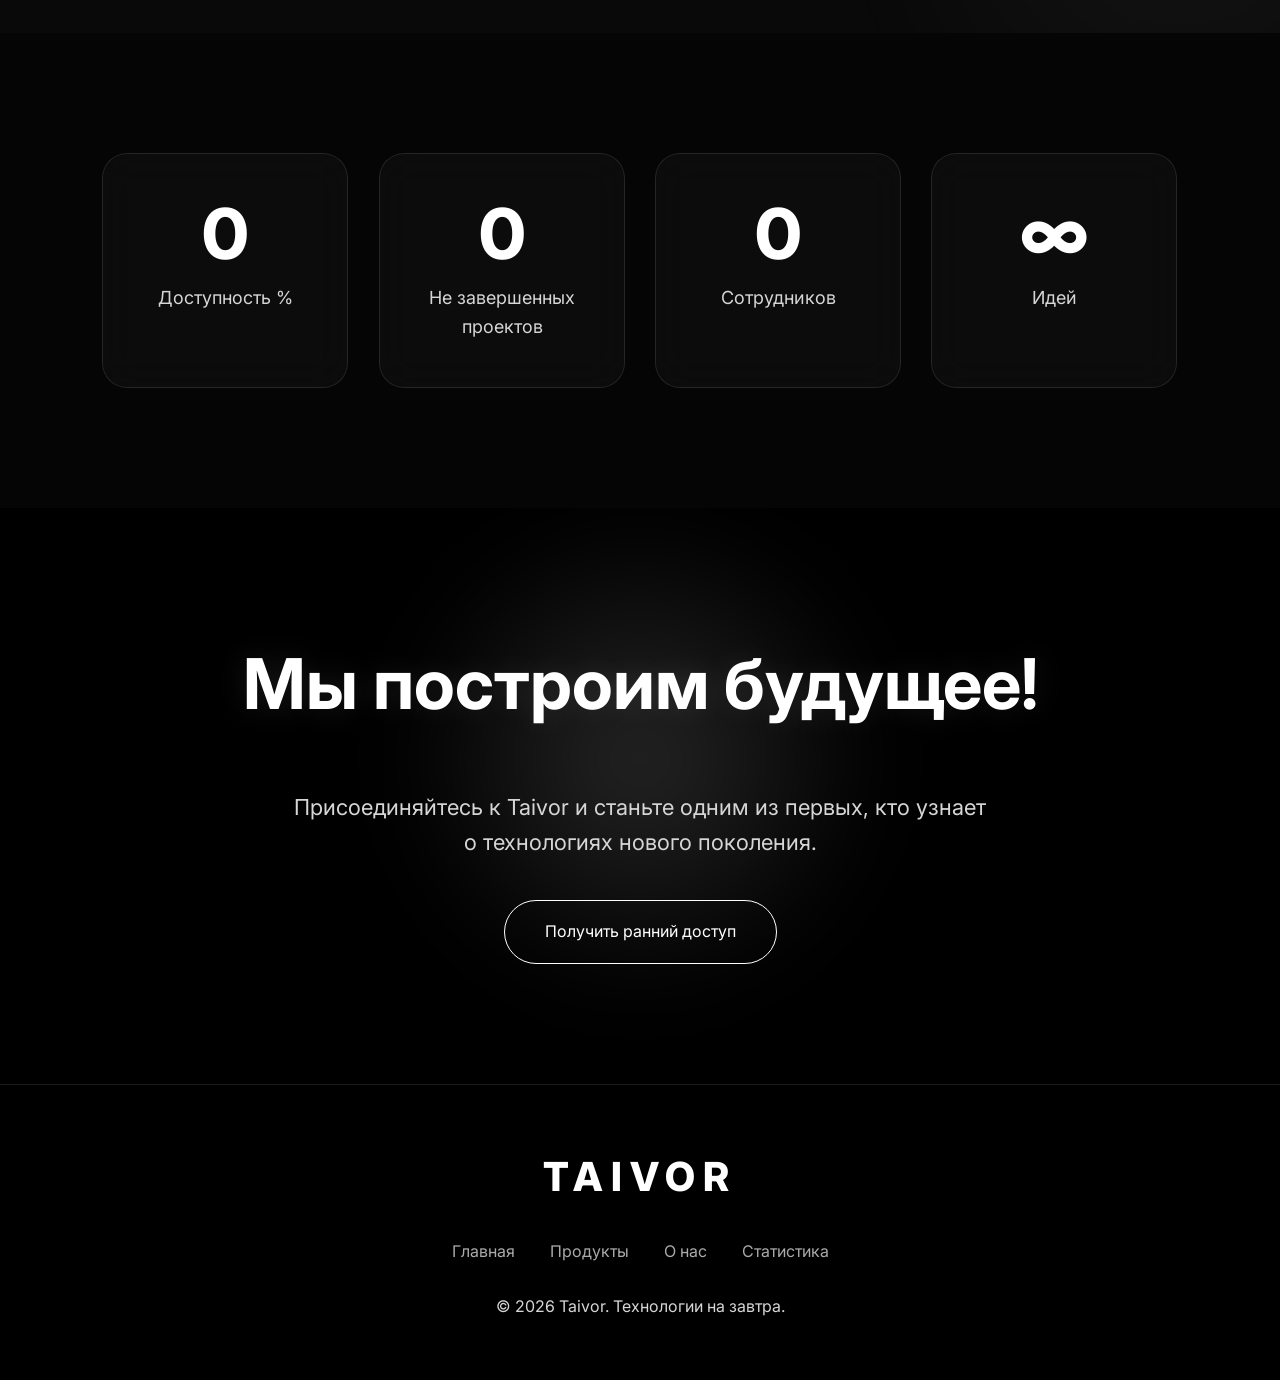
==== commit 1f1f886e: "index.html" ====
--- a/index.html
+++ b/index.html
@@ -387,10 +387,6 @@
 <h2>
 
 Мы построим будущее!
-
-<h2>
-  
-Станьте частью Taivor
   
 </h2>
 
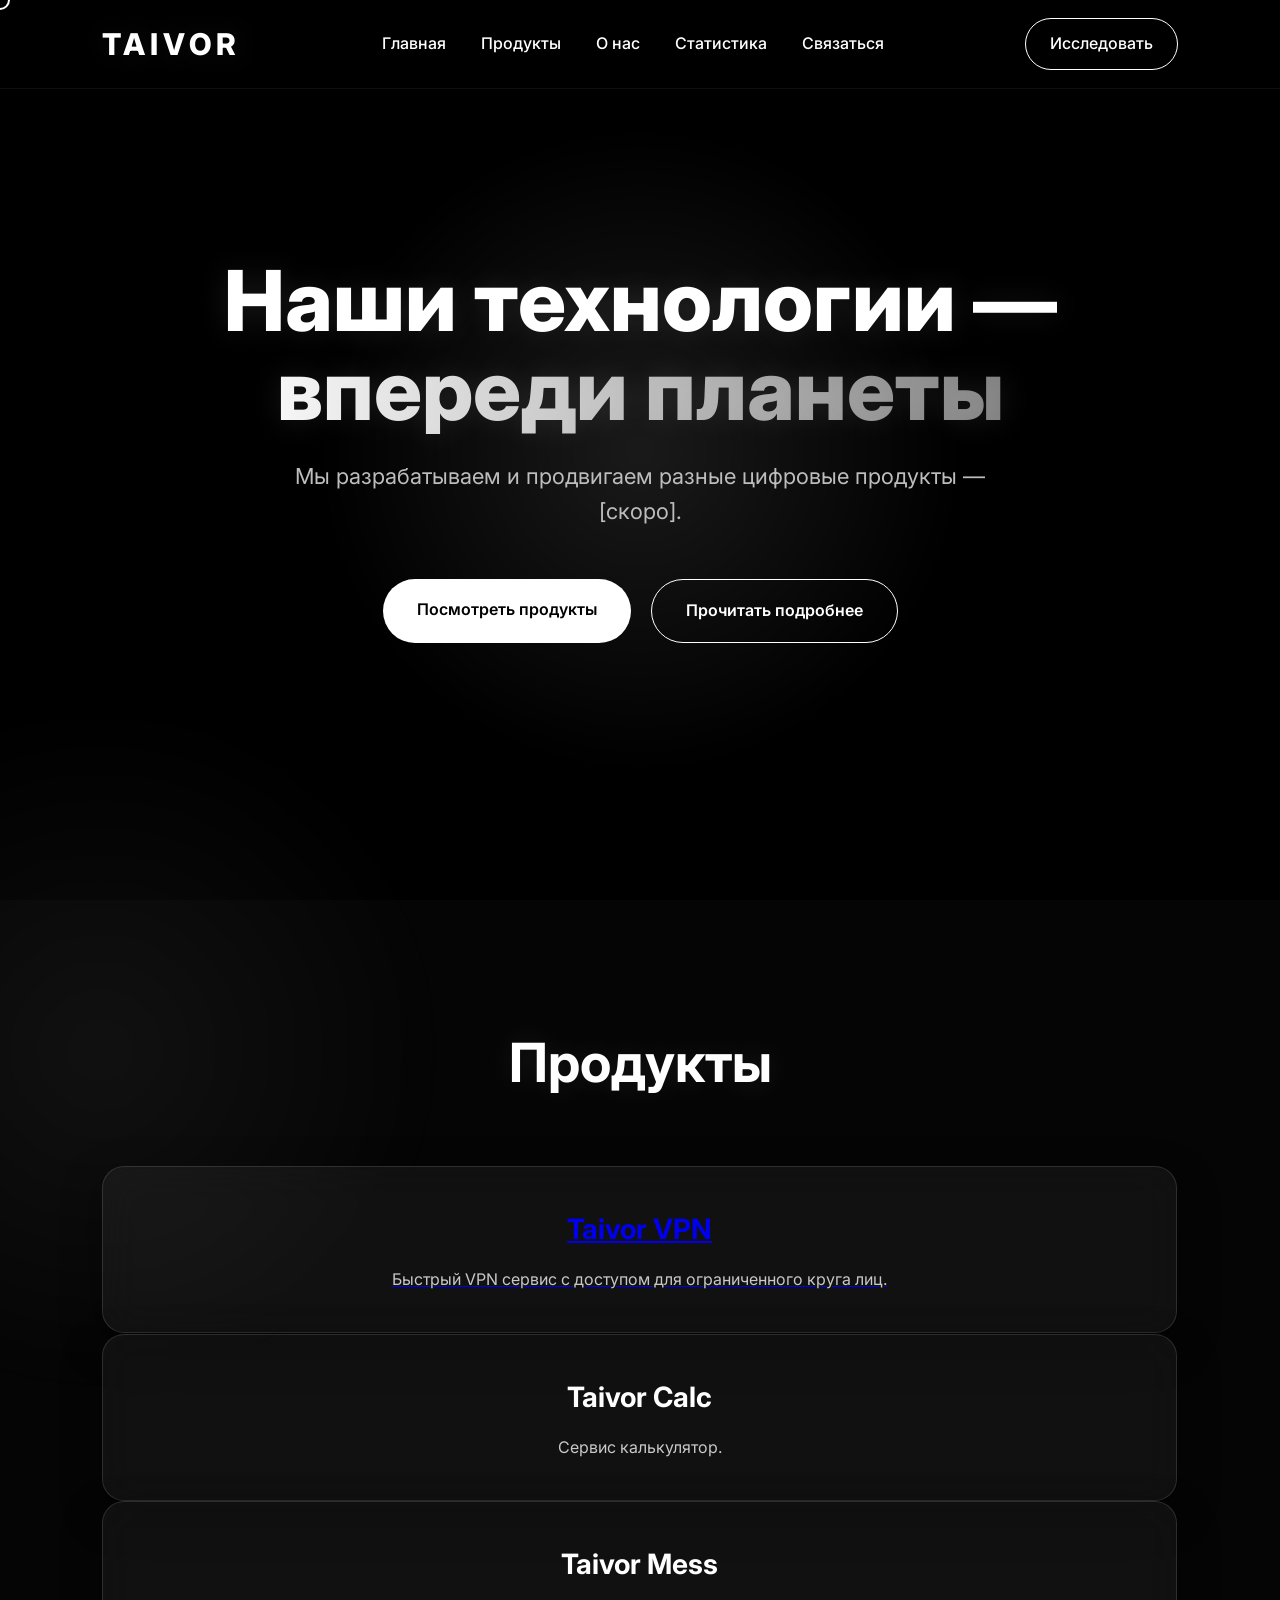
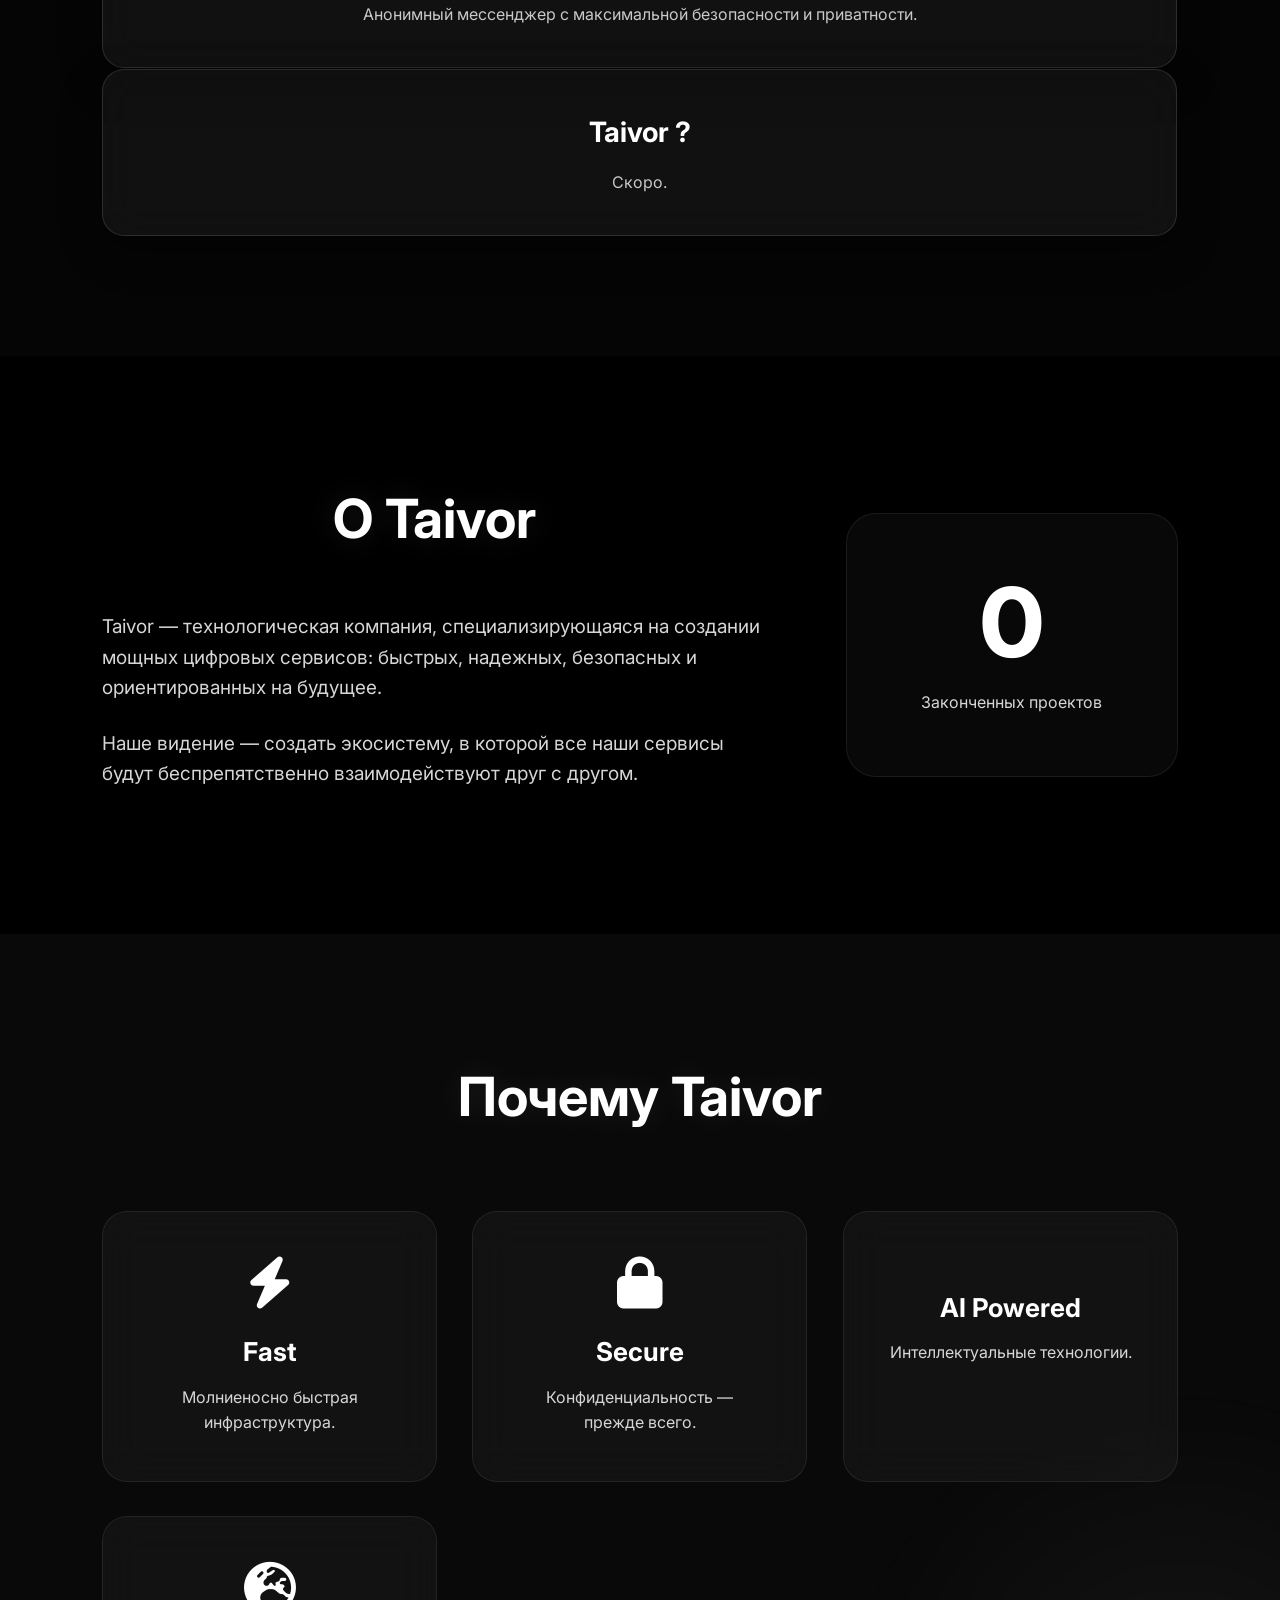
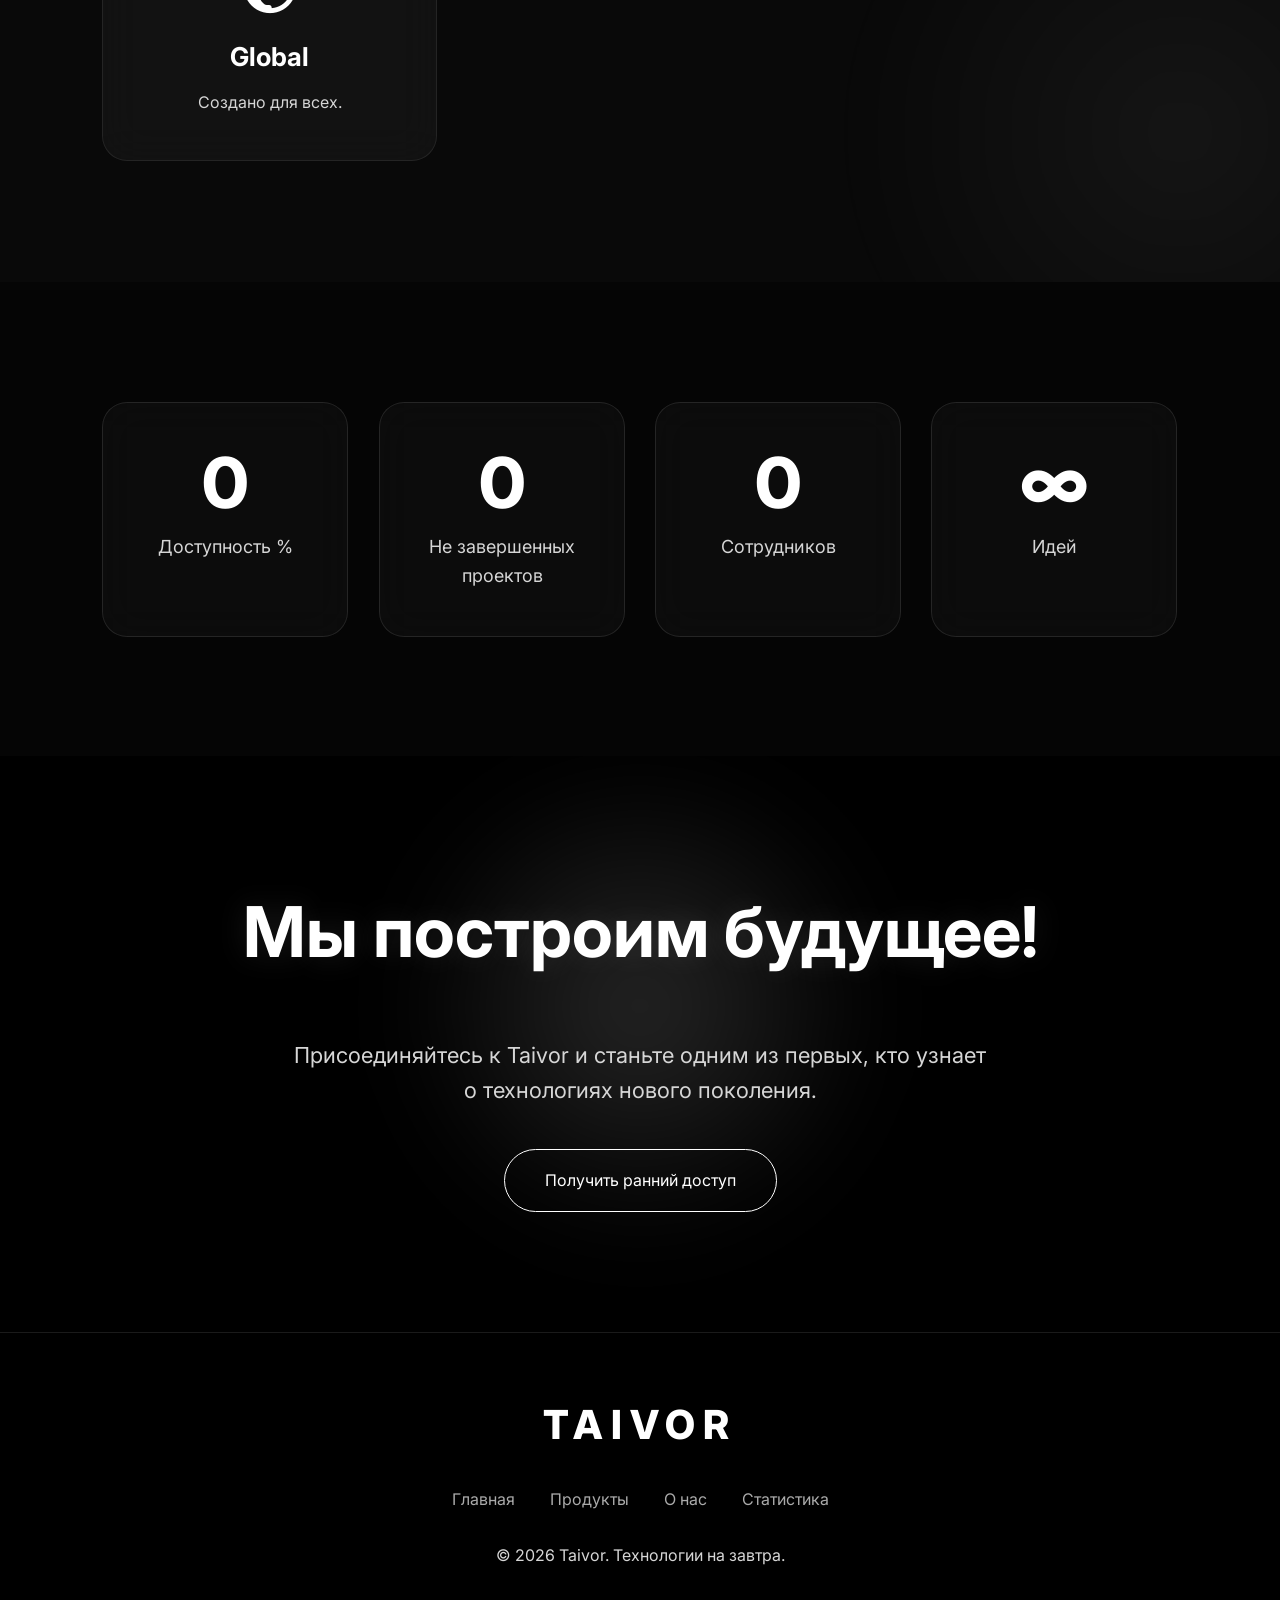
==== commit b81e99ec: "index.html" ====
--- a/index.html
+++ b/index.html
@@ -117,19 +117,21 @@
 
 <div class="grid">
 
+<a href="/vpn" class="card-link">
+
 <div class="card">
 
 <h3>
-
-Taivor Vpn
-
-</h3>
-
-<p>
-
-Быстрый впн сервис с доступом для ограничного округа лиц.
-
-</p>
+Taivor VPN
+</h3>
+
+<p>
+Быстрый VPN сервис с доступом для ограниченного круга лиц.
+</p>
+
+</div>
+
+</a>
 
 </div>
 
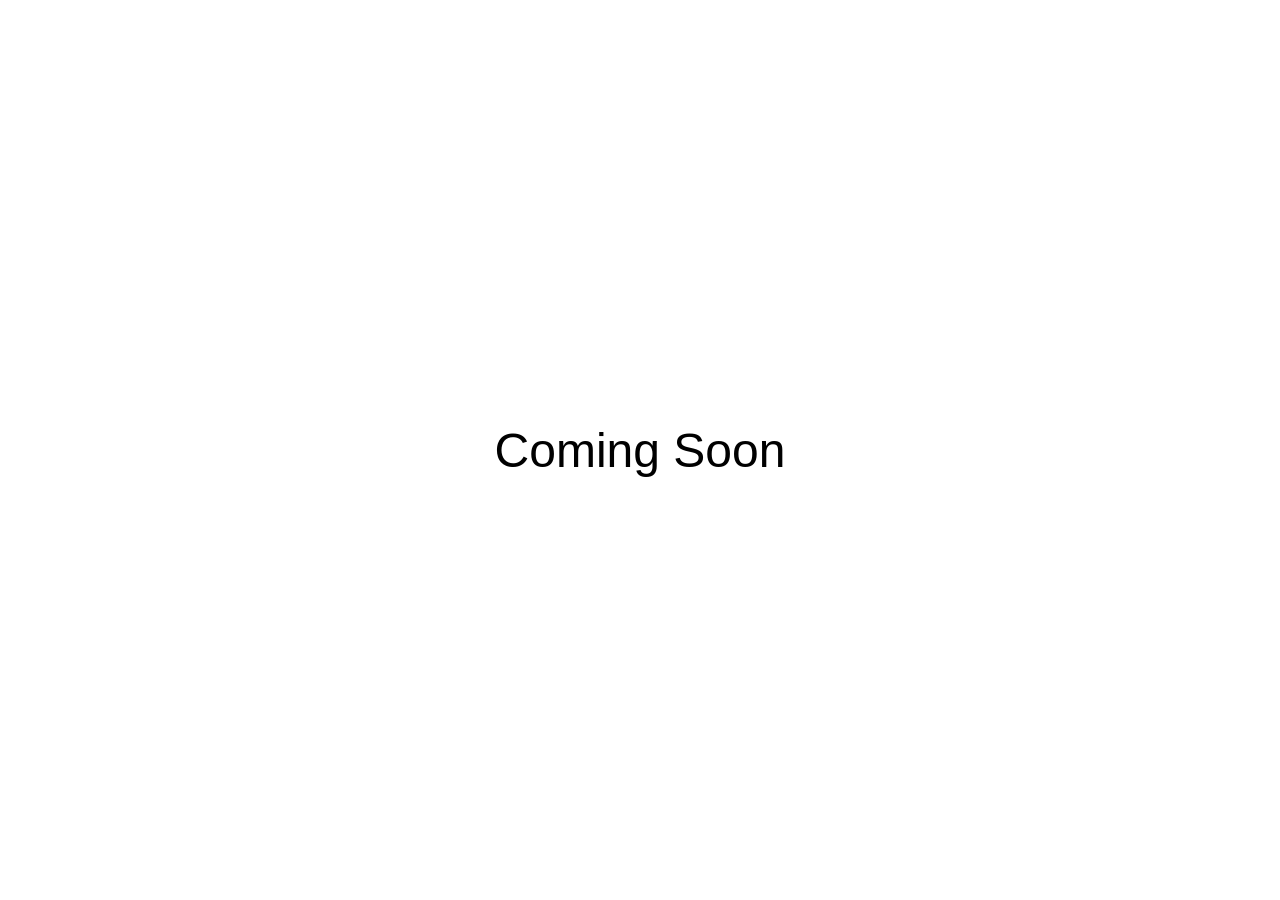
==== commit a327d361: "Add files via upload" ====
--- a/index.html
+++ b/index.html
@@ -1,441 +1,34 @@
 <!DOCTYPE html>
-<html lang="ru">
+<html lang="en">
 <head>
+    <meta charset="UTF-8">
+    <meta name="viewport" content="width=device-width, initial-scale=1.0">
+    <title>Taivor — Coming Soon</title>
+    <link rel="icon" href="/resources/favicon.ico">
+    <style>
+        * {
+            margin: 0;
+            padding: 0;
+            box-sizing: border-box;
+        }
 
-<meta charset="UTF-8">
-<meta name="viewport" content="width=device-width, initial-scale=1.0">
+        body {
+            min-height: 100vh;
+            display: flex;
+            align-items: center;
+            justify-content: center;
+            background: #fff;
+            color: #000;
+            font-family: Arial, sans-serif;
+        }
 
-<title>Taivor — технологии на завтра</title>
-<link rel="icon" type="image/jpeg" href="/favicon.jpg">
-
-<meta name="description" content="Taivor строит проекты на завтра.">
-
-<link rel="preconnect" href="https://fonts.googleapis.com">
-<link rel="preconnect" href="https://fonts.gstatic.com" crossorigin>
-
-<link href="https://fonts.googleapis.com/css2?family=Inter:wght@300;400;500;600;700;800&display=swap" rel="stylesheet">
-
-<link rel="stylesheet"
-href="https://cdnjs.cloudflare.com/ajax/libs/font-awesome/6.7.1/css/all.min.css">
-
-<link rel="stylesheet" href="style.css">
-
+        h1 {
+            font-size: 48px;
+            font-weight: 500;
+        }
+    </style>
 </head>
-
 <body>
-
-<div id="loader">
-
-<div class="loader-logo">
-
-<span>T</span>
-
-</div>
-
-</div>
-
-<div class="cursor"></div>
-
-<header>
-
-<nav>
-
-<div class="logo">
-
-TAIVOR
-
-</div>
-
-<ul>
-
-<li><a href="#hero">Главная</a></li>
-<li><a href="#products">Продукты</a></li>
-<li><a href="#about">О нас</a></li>
-<li><a href="#stats">Статистика</a></li>
-<li><a href="#contact">Связаться</a></li>
-
-</ul>
-
-<a class="btn-nav" href="#products">
-
-Исследовать
-
-</a>
-
-</nav>
-
-</header>
-
-<section class="hero" id="hero">
-
-<div class="hero-content">
-
-<h1>
-
-Наши технологии —
-
-<span>впереди планеты</span>
-
-</h1>
-
-<p>
-
-Мы разрабатываем и продвигаем разные цифровые продукты —
-[скоро].
-
-</p>
-
-<div class="hero-buttons">
-
-<a href="#products" class="primary">
-
-Посмотреть продукты
-
-</a>
-
-<a href="#about" class="secondary">
-
-Прочитать подробнее
-
-</a>
-
-</div>
-
-</div>
-
-<div class="hero-circle"></div>
-
-</section>
-
-<section class="products" id="products">
-
-<h2>
-
-Продукты
-
-</h2>
-
-<div class="grid">
-
-<a href="/vpn" class="card-link">
-
-<div class="card">
-
-<h3>
-Taivor VPN
-</h3>
-
-<p>
-Быстрый VPN сервис с доступом для ограниченного круга лиц.
-</p>
-
-</div>
-
-</a>
-
-</div>
-
-<div class="card">
-
-<h3>
-
-Taivor Calc
-
-</h3>
-
-<p>
-
-Сервис калькулятор.
-
-</p>
-
-</div>
-
-<div class="card">
-
-<h3>
-
-Taivor Mess
-
-</h3>
-
-<p>
-
-Анонимный мессенджер с максимальной безопасности и приватности.
-
-</p>
-
-</div>
-
-<div class="card">
-
-<h3>
-
-Taivor ?
-
-</h3>
-
-<p>
-
-Скоро.
-
-</p>
-
-</div>
-
-</div>
-
-</section>
-
-<section class="about" id="about">
-
-<div class="left">
-
-<h2>
-
-О Taivor
-
-</h2>
-
-<p>
-
-Taivor — технологическая компания, специализирующаяся на создании мощных цифровых сервисов: быстрых, надежных, безопасных и ориентированных на будущее.
-
-</p>
-
-<p>
-
-Наше видение — создать экосистему, в которой все наши сервисы будут
-беспрепятственно взаимодействуют друг с другом.
-
-</p>
-
-</div>
-
-<div class="right">
-
-<div class="number">
-
-0
-
-</div>
-
-<p>
-
-Законченных проектов
-
-</p>
-
-</div>
-
-</section>
-
-<section class="features">
-
-<h2>
-
-Почему Taivor
-
-</h2>
-
-<div class="feature-grid">
-
-<div>
-
-<i class="fa-solid fa-bolt"></i>
-
-<h3>
-
-Fast
-
-</h3>
-
-<p>
-
-Молниеносно быстрая инфраструктура.
-
-</p>
-
-</div>
-
-<div>
-
-<i class="fa-solid fa-lock"></i>
-
-<h3>
-
-Secure
-
-</h3>
-
-<p>
-
-Конфиденциальность — прежде всего.
-
-</p>
-
-</div>
-
-<div>
-
-<i class="fa-solid fa-cpu"></i>
-
-<h3>
-
-AI Powered
-
-</h3>
-
-<p>
-
-Интеллектуальные технологии.
-
-</p>
-
-</div>
-
-<div>
-
-<i class="fa-solid fa-earth-europe"></i>
-
-<h3>
-
-Global
-
-</h3>
-
-<p>
-
-Создано для всех.
-
-</p>
-
-</div>
-
-</div>
-
-</section>
-
-<section class="stats" id="stats">
-
-<div>
-
-<h3 class="counter" data-target="0">
-
-0
-
-</h3>
-
-<p>
-
-Доступность %
-
-</p>
-
-</div>
-
-<div>
-
-<h3 class="counter" data-target="0">
-
-0
-
-</h3>
-
-<p>
-
-Не завершенных проектов
-
-</p>
-
-</div>
-
-<div>
-
-<h3 class="counter" data-target="0">
-
-0
-
-</h3>
-
-<p>
-
-Сотрудников
-
-</p>
-
-</div>
-
-<div>
-
-<h3>
-
-∞
-
-</h3>
-
-<p>
-
-Идей
-
-</p>
-
-</div>
-
-</section>
-
-<section class="contact" id="contact">
-
-<h2>
-
-Мы построим будущее!
-  
-</h2>
-
-<p>
-Присоединяйтесь к Taivor и станьте одним из первых,
-кто узнает о технологиях нового поколения.
-</p>
-
-<a href="https://docs.google.com/forms/d/e/1FAIpQLSci65zPR6CsghXytkPbCcTsSwrAiqoa2z1vXW1qvLRQZ8IHGQ/viewform?usp=dialog" target="_blank">
-
-Получить ранний доступ
-
-</a>
-
-</section>
-
-<footer>
-
-<div class="footer-logo">
-
-TAIVOR
-
-</div>
-
-<div class="footer-links">
-
-<a href="#hero">Главная</a>
-
-<a href="#products">Продукты</a>
-
-<a href="#about">О нас</a>
-
-<a href="#stats">Статистика</a>
-
-</div>
-
-<p>
-
-© 2026 Taivor.
-
-Технологии на завтра.
-
-</p>
-
-</footer>
-
-<script src="script.js"></script>
-
+    <h1>Coming Soon</h1>
 </body>
-</html>
+</html>
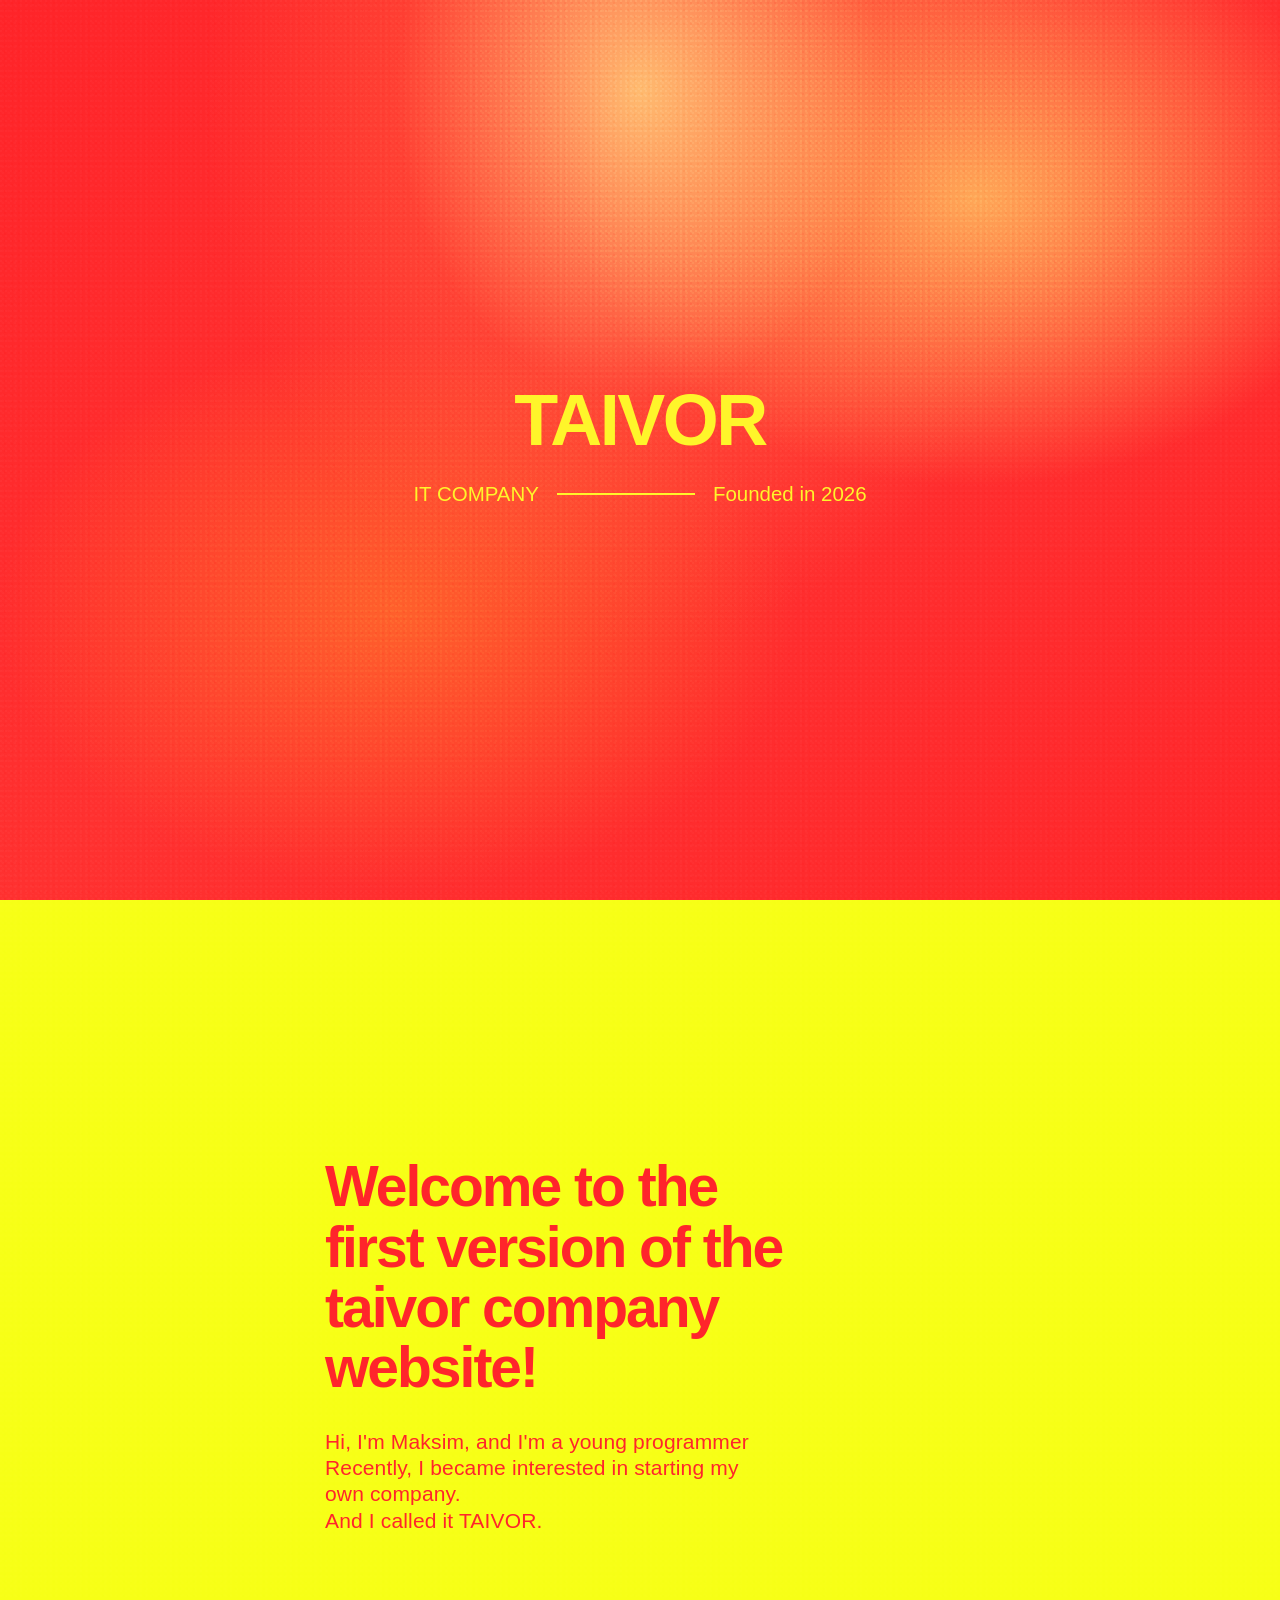
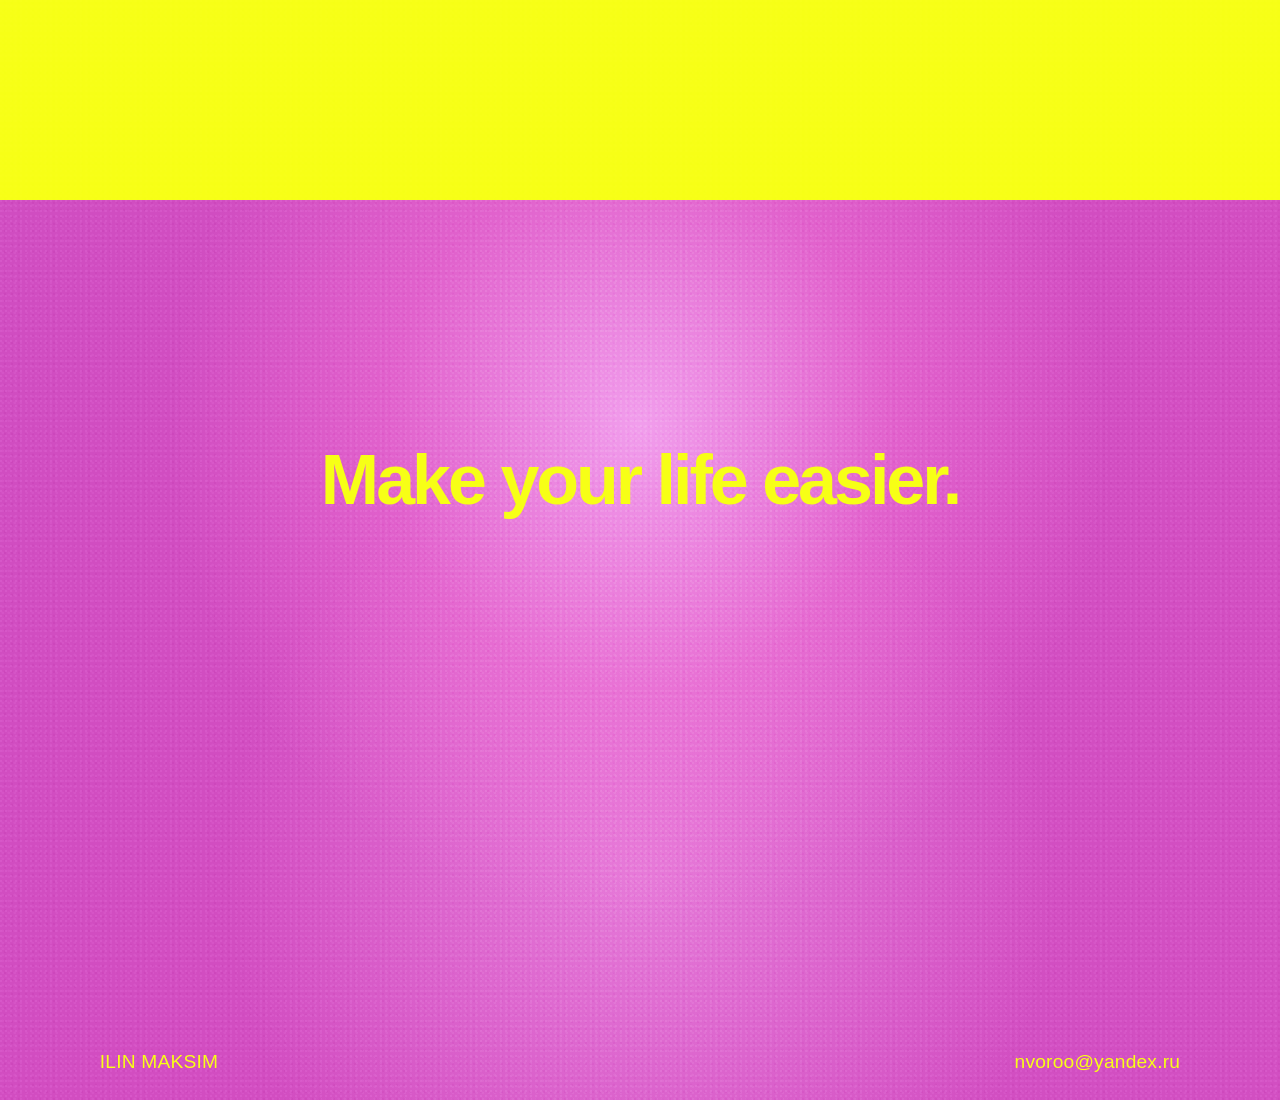
==== commit 6ac0d044: "v1" ====
--- a/index.html
+++ b/index.html
@@ -1,34 +1,210 @@
-<!DOCTYPE html>
-<html lang="en">
-<head>
-    <meta charset="UTF-8">
-    <meta name="viewport" content="width=device-width, initial-scale=1.0">
-    <title>Taivor — Coming Soon</title>
-    <link rel="icon" href="/resources/favicon.ico">
-    <style>
-        * {
-            margin: 0;
-            padding: 0;
-            box-sizing: border-box;
-        }
-
-        body {
-            min-height: 100vh;
-            display: flex;
-            align-items: center;
-            justify-content: center;
-            background: #fff;
-            color: #000;
-            font-family: Arial, sans-serif;
-        }
-
-        h1 {
-            font-size: 48px;
-            font-weight: 500;
-        }
-    </style>
-</head>
-<body>
-    <h1>Coming Soon</h1>
-</body>
-</html>+<!DOCTYPE html>
+<html lang="en">
+<head>
+  <meta charset="UTF-8">
+  <meta name="viewport" content="width=device-width, initial-scale=1.0">
+  <title>TAIVOR — Make your life easier</title>
+  <link rel="icon" type="image/png" href="/resources/favicon.png">
+  <style>
+    * { box-sizing: border-box; }
+
+    html, body {
+      margin: 0;
+      padding: 0;
+      min-height: 100%;
+      font-family: Arial, Helvetica, sans-serif;
+    }
+
+    body {
+      background: #f8ff17;
+      color: #ff252b;
+    }
+
+    .section {
+      position: relative;
+      overflow: hidden;
+      width: 100%;
+      min-height: 100vh;
+      height: 100vh;
+    }
+
+    .section::after {
+      content: "";
+      position: absolute;
+      inset: 0;
+      pointer-events: none;
+      opacity: .16;
+      mix-blend-mode: overlay;
+      background-image:
+        radial-gradient(circle at 20% 20%, rgba(255,255,255,.75) 0 1px, transparent 1.5px),
+        radial-gradient(circle at 70% 40%, rgba(0,0,0,.45) 0 1px, transparent 1.5px),
+        radial-gradient(circle at 45% 80%, rgba(255,255,255,.55) 0 1px, transparent 1.5px);
+      background-size: 5px 5px, 7px 7px, 6px 6px;
+    }
+
+    .hero {
+      min-height: 100vh;
+      display: flex;
+      justify-content: center;
+      align-items: center;
+      text-align: center;
+      color: #fff52a;
+      background:
+        radial-gradient(ellipse at 50% 10%, rgba(255,215,125,.82) 0%, rgba(255,125,70,.25) 27%, transparent 48%),
+        radial-gradient(ellipse at 76% 22%, rgba(255,220,105,.72) 0%, transparent 29%),
+        radial-gradient(ellipse at 31% 68%, rgba(255,112,42,.75) 0%, transparent 32%),
+        linear-gradient(135deg, #ff2429 0%, #ff3130 42%, #ff272b 100%);
+    }
+
+    .hero-inner {
+      position: relative;
+      z-index: 1;
+      transform: translateY(-4px);
+    }
+
+    .brand {
+      margin: 0;
+      font-size: clamp(42px, 6vw, 72px);
+      line-height: .95;
+      font-weight: 700;
+      letter-spacing: -2.5px;
+    }
+
+    .meta {
+      display: flex;
+      align-items: center;
+      justify-content: center;
+      gap: 18px;
+      margin-top: 27px;
+      font-size: clamp(14px, 1.6vw, 21px);
+      font-weight: 400;
+    }
+
+    .meta-line {
+      width: 138px;
+      height: 2px;
+      background: #fff52a;
+    }
+
+    .intro {
+      min-height: 100vh;
+      background: #f7ff16;
+      display: flex;
+      justify-content: center;
+      align-items: center;
+    }
+
+    .intro-inner {
+      width: min(630px, 66%);
+      position: relative;
+      z-index: 1;
+      margin-top: -10px;
+    }
+
+    .intro h2 {
+      margin: 0 0 31px;
+      font-size: clamp(34px, 4.8vw, 57px);
+      line-height: 1.06;
+      letter-spacing: -2px;
+      font-weight: 700;
+    }
+
+    .intro p {
+      margin: 0;
+      max-width: 520px;
+      font-size: clamp(16px, 2vw, 21px);
+      line-height: 1.25;
+      letter-spacing: .15px;
+    }
+
+    .contact {
+      min-height: 100vh;
+      color: #f7ff16;
+      display: flex;
+      flex-direction: column;
+      justify-content: center;
+      background:
+        radial-gradient(ellipse at 50% 25%, rgba(255,192,255,.7) 0%, rgba(255,135,225,.34) 28%, transparent 52%),
+        radial-gradient(ellipse at 50% 75%, rgba(245,157,235,.55) 0%, transparent 46%),
+        linear-gradient(135deg, #d04dc1 0%, #d24dc1 45%, #d24fc2 100%);
+    }
+
+    .contact-title {
+      position: relative;
+      z-index: 1;
+      text-align: center;
+      margin: 0 20px auto;
+      padding-top: 245px;
+      font-size: clamp(43px, 6vw, 70px);
+      line-height: 1;
+      letter-spacing: -3px;
+      font-weight: 700;
+    }
+
+    .contact-bar {
+      position: relative;
+      z-index: 1;
+      display: flex;
+      justify-content: space-between;
+      align-items: center;
+      margin: auto 7.8% 27px;
+      font-size: clamp(14px, 1.5vw, 20px);
+      letter-spacing: .2px;
+    }
+
+    @media (max-width: 700px) {
+      .hero { min-height: 430px; }
+      .intro { min-height: 520px; }
+      .intro-inner { width: 72%; }
+      .meta { gap: 11px; }
+      .meta-line { width: 70px; }
+      .contact { min-height: 600px; }
+      .contact-title { padding-top: 170px; }
+      .contact-bar { margin-left: 7%; margin-right: 7%; }
+    }
+
+    @media (max-width: 480px) {
+      .brand { letter-spacing: -1.5px; }
+      .intro-inner { width: 78%; }
+      .intro h2 { letter-spacing: -1px; }
+      .contact-title { letter-spacing: -1.5px; }
+      .contact-bar { font-size: 12px; }
+    }
+  </style>
+</head>
+<body>
+
+  <section class="section hero">
+    <div class="hero-inner">
+      <h1 class="brand">TAIVOR</h1>
+      <div class="meta">
+        <span>IT COMPANY</span>
+        <span class="meta-line"></span>
+        <span>Founded in 2026</span>
+      </div>
+    </div>
+  </section>
+
+  <section class="section intro">
+    <div class="intro-inner">
+      <h2>Welcome to the<br>first version of the<br>taivor company<br>website!</h2>
+      <p>
+        Hi, I'm Maksim, and I'm a young programmer<br>
+        Recently, I became interested in starting my<br>
+        own company.<br>
+        And I called it TAIVOR.
+      </p>
+    </div>
+  </section>
+
+  <section class="section contact">
+    <h2 class="contact-title">Make your life easier.</h2>
+
+    <div class="contact-bar">
+      <span>ILIN MAKSIM</span>
+      <span>nvoroo@yandex.ru</span>
+    </div>
+  </section>
+
+</body>
+</html>
